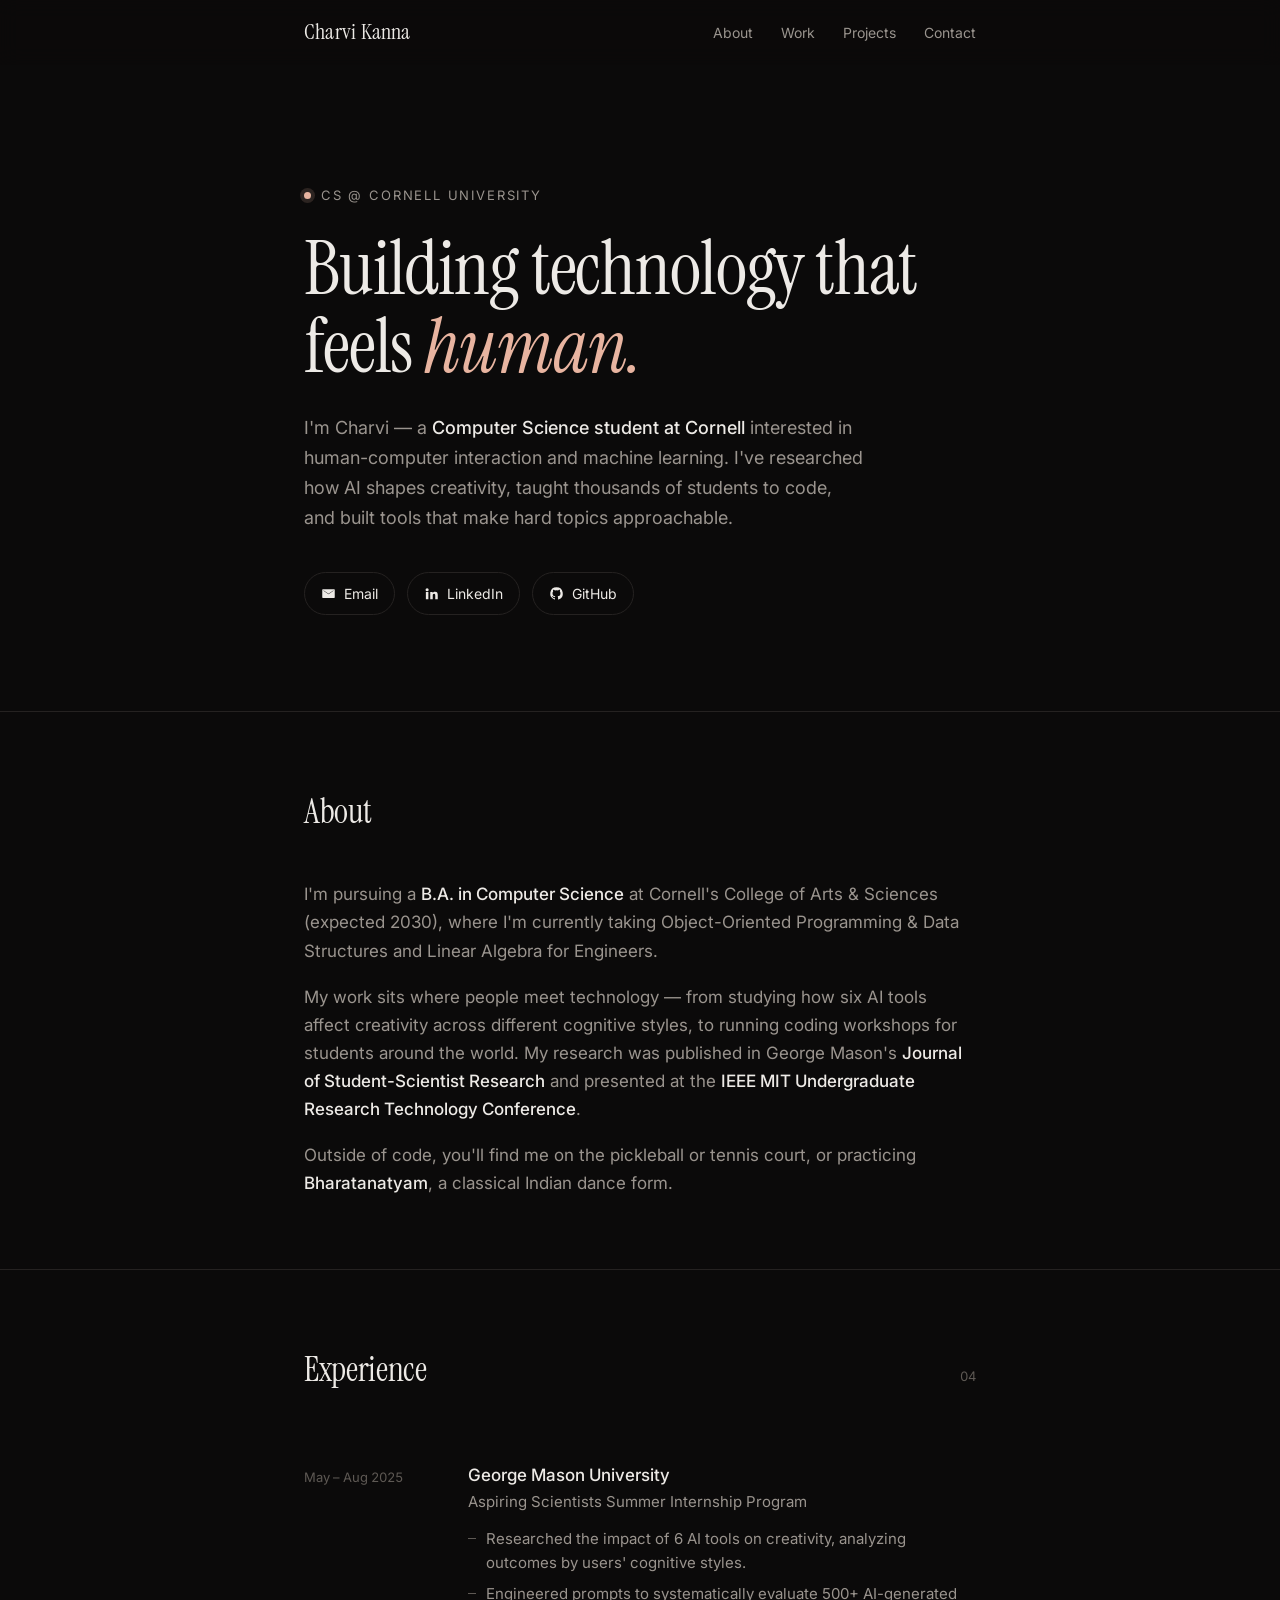
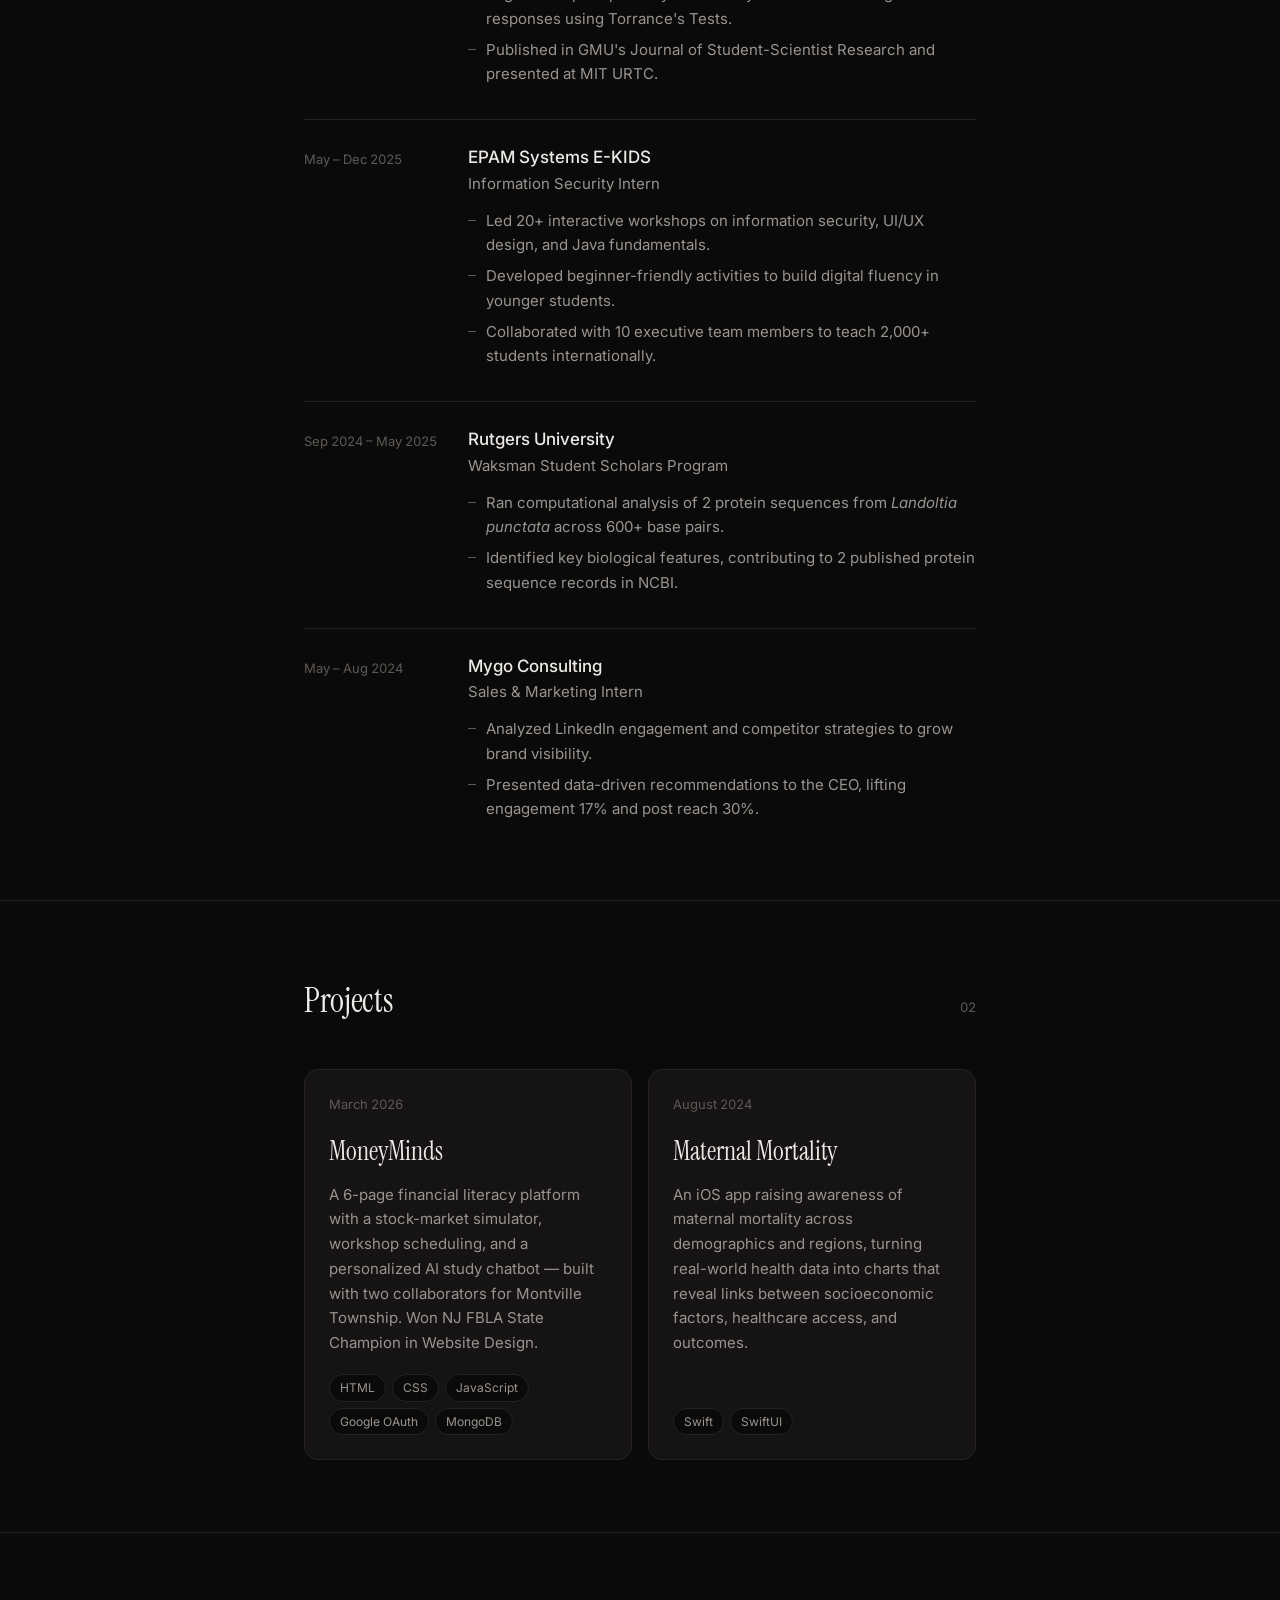
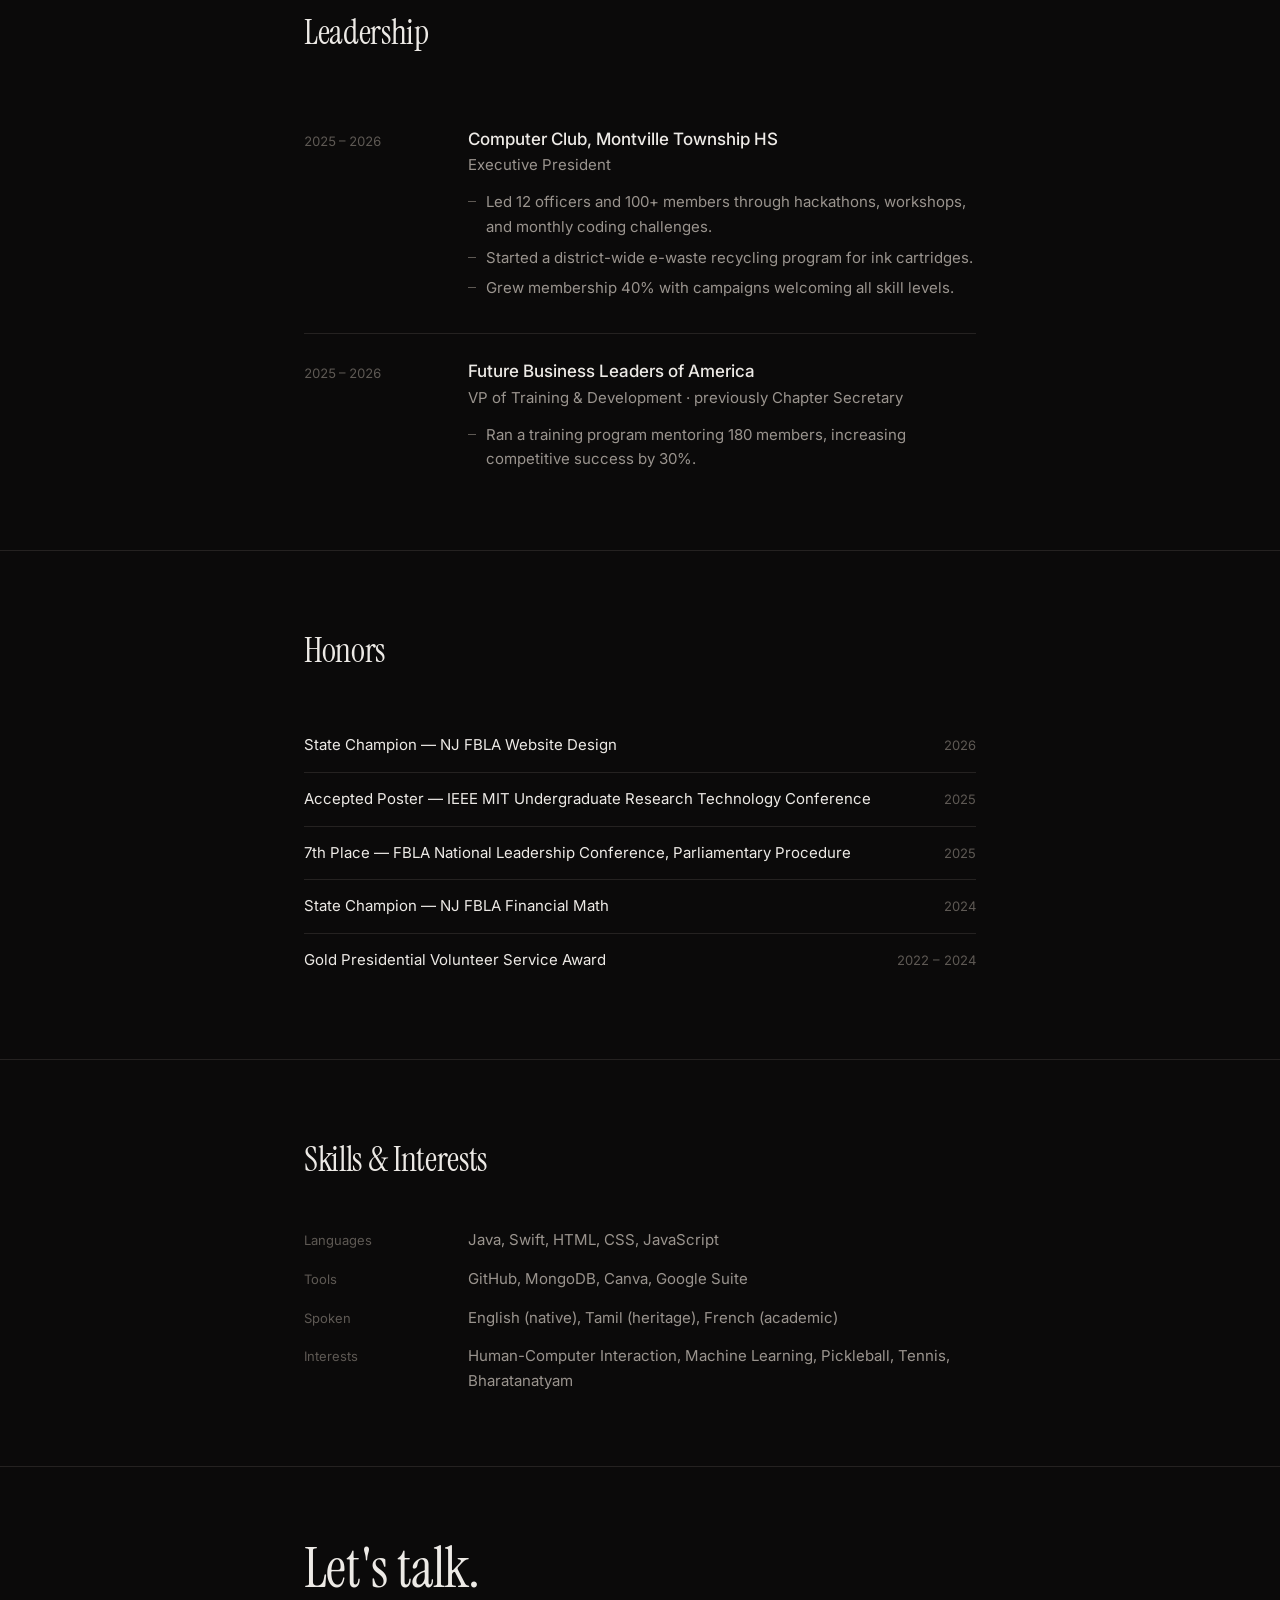
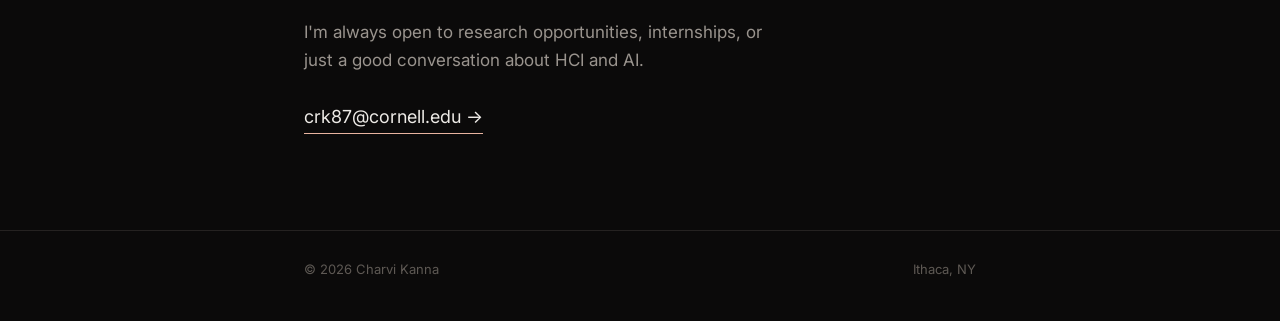
==== index.html @ c9ad584f "basic website" ====
<!DOCTYPE html>
<html lang="en">
<head>
  <meta charset="UTF-8">
  <meta name="viewport" content="width=device-width, initial-scale=1">
  <title>Charvi Kanna</title>
  <meta name="description" content="Charvi Kanna — Computer Science student at Cornell interested in human-computer interaction and machine learning.">
  <meta name="theme-color" content="#0B0A0A">
  <link rel="preconnect" href="https://fonts.googleapis.com">
  <link rel="preconnect" href="https://fonts.gstatic.com" crossorigin>
  <link href="https://fonts.googleapis.com/css2?family=Instrument+Serif:ital@0;1&family=Inter:wght@400;500;600&display=swap" rel="stylesheet">
  <style>
    :root {
      --bg: #0B0A0A;
      --surface: #151313;
      --text: #EDEAE6;
      --muted: #9A948E;
      --faint: #5E5954;
      --line: #252221;
      --accent: #E8B4A0;
      --serif: "Instrument Serif", Georgia, "Times New Roman", serif;
      --sans: "Inter", -apple-system, BlinkMacSystemFont, "Segoe UI", Roboto, sans-serif;
    }

    * { box-sizing: border-box; margin: 0; padding: 0; }

    html { scroll-behavior: smooth; -webkit-text-size-adjust: 100%; }

    body {
      background: var(--bg);
      color: var(--text);
      font-family: var(--sans);
      font-size: 16px;
      line-height: 1.65;
      -webkit-font-smoothing: antialiased;
    }

    a { color: inherit; text-decoration: none; }

    ::selection { background: var(--accent); color: var(--bg); }

    .wrap {
      max-width: 720px;
      margin: 0 auto;
      padding: 0 24px;
    }

    /* Nav */
    nav {
      position: sticky;
      top: 0;
      z-index: 10;
      background: rgba(11, 10, 10, 0.82);
      backdrop-filter: blur(10px);
      -webkit-backdrop-filter: blur(10px);
      border-bottom: 1px solid transparent;
    }
    nav .wrap {
      display: flex;
      justify-content: space-between;
      align-items: center;
      height: 64px;
    }
    .logo {
      font-family: var(--serif);
      font-size: 22px;
      letter-spacing: 0.01em;
    }
    .nav-links { display: flex; gap: 28px; list-style: none; }
    .nav-links a {
      font-size: 14px;
      color: var(--muted);
      transition: color .2s;
    }
    .nav-links a:hover { color: var(--text); }

    /* Hero */
    .hero { padding: 120px 0 96px; }
    .eyebrow {
      font-size: 13px;
      text-transform: uppercase;
      letter-spacing: 0.14em;
      color: var(--muted);
      margin-bottom: 24px;
      display: flex;
      align-items: center;
      gap: 10px;
    }
    .dot {
      width: 7px; height: 7px; border-radius: 50%;
      background: var(--accent);
      box-shadow: 0 0 0 4px rgba(232, 180, 160, 0.15);
    }
    h1 {
      font-family: var(--serif);
      font-weight: 400;
      font-size: clamp(44px, 9vw, 76px);
      line-height: 1.02;
      letter-spacing: -0.015em;
      margin-bottom: 28px;
    }
    h1 em { color: var(--accent); }
    .lede {
      font-size: 18px;
      color: var(--muted);
      max-width: 560px;
    }
    .lede strong { color: var(--text); font-weight: 500; }

    .socials {
      display: flex;
      flex-wrap: wrap;
      gap: 12px;
      margin-top: 40px;
    }
    .pill {
      display: inline-flex;
      align-items: center;
      gap: 8px;
      font-size: 14px;
      padding: 9px 16px;
      border: 1px solid var(--line);
      border-radius: 999px;
      color: var(--text);
      transition: border-color .2s, background .2s;
    }
    .pill:hover { border-color: var(--faint); background: var(--surface); }
    .pill svg { width: 15px; height: 15px; fill: currentColor; }

    /* Sections */
    section { padding: 72px 0; border-top: 1px solid var(--line); }
    .section-head {
      display: flex;
      align-items: baseline;
      justify-content: space-between;
      margin-bottom: 40px;
    }
    h2 {
      font-family: var(--serif);
      font-weight: 400;
      font-size: 34px;
      letter-spacing: -0.01em;
    }
    .count { font-size: 13px; color: var(--faint); font-variant-numeric: tabular-nums; }

    .about p { color: var(--muted); font-size: 17px; margin-bottom: 18px; }
    .about p:last-child { margin-bottom: 0; }
    .about p strong { color: var(--text); font-weight: 500; }

    /* Entries (experience / projects / leadership) */
    .entry {
      display: grid;
      grid-template-columns: 140px 1fr;
      gap: 24px;
      padding: 26px 0;
      border-bottom: 1px solid var(--line);
    }
    .entry:first-of-type { padding-top: 0; }
    .entry:last-child { border-bottom: none; padding-bottom: 0; }
    .date {
      font-size: 13px;
      color: var(--faint);
      padding-top: 3px;
      font-variant-numeric: tabular-nums;
    }
    .entry h3 { font-size: 17px; font-weight: 500; line-height: 1.4; }
    .role { color: var(--muted); font-size: 15px; margin-top: 2px; }
    .entry ul {
      list-style: none;
      margin-top: 12px;
    }
    .entry li {
      position: relative;
      padding-left: 18px;
      color: var(--muted);
      font-size: 15px;
      margin-bottom: 6px;
    }
    .entry li::before {
      content: "";
      position: absolute;
      left: 0; top: 11px;
      width: 8px; height: 1px;
      background: var(--faint);
    }
    .tags { display: flex; flex-wrap: wrap; gap: 6px; margin-top: 12px; }
    .tag {
      font-size: 12px;
      color: var(--muted);
      background: var(--surface);
      border: 1px solid var(--line);
      padding: 3px 10px;
      border-radius: 999px;
    }

    /* Project cards */
    .projects { display: grid; grid-template-columns: 1fr 1fr; gap: 16px; }
    .card {
      background: var(--surface);
      border: 1px solid var(--line);
      border-radius: 14px;
      padding: 24px;
      display: flex;
      flex-direction: column;
      transition: border-color .2s, transform .2s;
    }
    .card:hover { border-color: var(--faint); transform: translateY(-2px); }
    .card .date { padding: 0; margin-bottom: 14px; }
    .card h3 { font-family: var(--serif); font-weight: 400; font-size: 26px; margin-bottom: 10px; }
    .card p { color: var(--muted); font-size: 15px; flex: 1; }
    .card .tags { margin-top: 18px; }
    .card .tag { background: var(--bg); }

    /* Awards */
    .awards { list-style: none; }
    .awards li {
      display: flex;
      justify-content: space-between;
      gap: 20px;
      padding: 14px 0;
      border-bottom: 1px solid var(--line);
      font-size: 15px;
    }
    .awards li:last-child { border-bottom: none; }
    .awards span:last-child { color: var(--faint); font-size: 13px; white-space: nowrap; padding-top: 2px; }

    /* Skills */
    .kv { display: grid; grid-template-columns: 140px 1fr; gap: 14px 24px; font-size: 15px; }
    .kv dt { color: var(--faint); font-size: 13px; padding-top: 2px; }
    .kv dd { color: var(--muted); }

    /* Contact */
    .contact { text-align: left; padding-bottom: 96px; }
    .contact h2 { font-size: clamp(38px, 7vw, 56px); line-height: 1.05; margin-bottom: 20px; }
    .contact p { color: var(--muted); font-size: 17px; max-width: 480px; }
    .mail {
      display: inline-block;
      margin-top: 28px;
      font-size: 18px;
      border-bottom: 1px solid var(--accent);
      padding-bottom: 2px;
      transition: color .2s;
    }
    .mail:hover { color: var(--accent); }

    footer {
      border-top: 1px solid var(--line);
      padding: 28px 0 40px;
      font-size: 13px;
      color: var(--faint);
    }
    footer .wrap { display: flex; justify-content: space-between; gap: 16px; flex-wrap: wrap; }

    /* Fade in */
    .reveal { opacity: 0; transform: translateY(12px); transition: opacity .7s ease, transform .7s ease; }
    .reveal.in { opacity: 1; transform: none; }
    @media (prefers-reduced-motion: reduce) {
      .reveal { opacity: 1; transform: none; transition: none; }
      html { scroll-behavior: auto; }
    }

    /* Mobile */
    @media (max-width: 640px) {
      .wrap { padding: 0 20px; }
      nav .wrap { height: 56px; }
      .nav-links { gap: 18px; }
      .nav-links li.hide-sm { display: none; }
      .hero { padding: 72px 0 64px; }
      .lede { font-size: 17px; }
      section { padding: 56px 0; }
      h2 { font-size: 30px; }
      .section-head { margin-bottom: 28px; }
      .entry { grid-template-columns: 1fr; gap: 6px; padding: 22px 0; }
      .entry .date { padding-top: 0; }
      .projects { grid-template-columns: 1fr; }
      .awards li { flex-direction: column; gap: 2px; }
      .kv { grid-template-columns: 1fr; gap: 4px; }
      .kv dd { margin-bottom: 12px; }
    }
  </style>
</head>
<body>

  <nav>
    <div class="wrap">
      <a href="#top" class="logo">Charvi Kanna</a>
      <ul class="nav-links">
        <li class="hide-sm"><a href="#about">About</a></li>
        <li><a href="#work">Work</a></li>
        <li><a href="#projects">Projects</a></li>
        <li><a href="#contact">Contact</a></li>
      </ul>
    </div>
  </nav>

  <main id="top">
    <header class="hero">
      <div class="wrap">
        <p class="eyebrow reveal"><span class="dot"></span>CS @ Cornell University</p>
        <h1 class="reveal">Building technology that feels <em>human.</em></h1>
        <p class="lede reveal">
          I'm Charvi — a <strong>Computer Science student at Cornell</strong> interested in
          human-computer interaction and machine learning. I've researched how AI shapes creativity,
          taught thousands of students to code, and built tools that make hard topics approachable.
        </p>
        <div class="socials reveal">
          <a class="pill" href="mailto:crk87@cornell.edu">
            <svg viewBox="0 0 24 24" aria-hidden="true"><path d="M3 5h18a1 1 0 0 1 1 1v12a1 1 0 0 1-1 1H3a1 1 0 0 1-1-1V6a1 1 0 0 1 1-1zm9 7.2L4.4 7H4v.6l8 5.5 8-5.5V7h-.4L12 12.2z"/></svg>
            Email
          </a>
          <a class="pill" href="https://www.linkedin.com/in/charvi-kanna/" target="_blank" rel="noopener">
            <svg viewBox="0 0 24 24" aria-hidden="true"><path d="M4.98 3.5a2.5 2.5 0 1 1 0 5 2.5 2.5 0 0 1 0-5zM3 9.5h4V21H3V9.5zm7 0h3.8v1.6h.06c.53-1 1.83-2.06 3.77-2.06C21.6 9.04 22 11.5 22 14.7V21h-4v-5.6c0-1.34-.03-3.06-1.86-3.06-1.87 0-2.15 1.46-2.15 2.96V21h-4V9.5z"/></svg>
            LinkedIn
          </a>
          <a class="pill" href="https://github.com/charvikanna" target="_blank" rel="noopener">
            <svg viewBox="0 0 24 24" aria-hidden="true"><path d="M12 2a10 10 0 0 0-3.16 19.49c.5.09.68-.22.68-.48v-1.7c-2.78.6-3.37-1.34-3.37-1.34-.45-1.16-1.11-1.47-1.11-1.47-.9-.62.07-.6.07-.6 1 .07 1.53 1.03 1.53 1.03.9 1.52 2.34 1.08 2.91.83.09-.65.35-1.08.63-1.33-2.22-.25-4.55-1.11-4.55-4.94 0-1.09.39-1.98 1.03-2.68-.1-.25-.45-1.27.1-2.64 0 0 .84-.27 2.75 1.02a9.56 9.56 0 0 1 5 0c1.91-1.3 2.75-1.02 2.75-1.02.55 1.37.2 2.39.1 2.64.64.7 1.03 1.59 1.03 2.68 0 3.84-2.34 4.68-4.57 4.93.36.31.68.92.68 1.85v2.75c0 .27.18.58.69.48A10 10 0 0 0 12 2z"/></svg>
            GitHub
          </a>
        </div>
      </div>
    </header>

    <section id="about">
      <div class="wrap">
        <div class="section-head reveal"><h2>About</h2></div>
        <div class="about reveal">
          <p>
            I'm pursuing a <strong>B.A. in Computer Science</strong> at Cornell's College of Arts &amp; Sciences
            (expected 2030), where I'm currently taking Object-Oriented Programming &amp; Data Structures and
            Linear Algebra for Engineers.
          </p>
          <p>
            My work sits where people meet technology — from studying how six AI tools affect creativity
            across different cognitive styles, to running coding workshops for students around the world.
            My research was published in George Mason's <strong>Journal of Student-Scientist Research</strong>
            and presented at the <strong>IEEE MIT Undergraduate Research Technology Conference</strong>.
          </p>
          <p>
            Outside of code, you'll find me on the pickleball or tennis court, or practicing
            <strong>Bharatanatyam</strong>, a classical Indian dance form.
          </p>
        </div>
      </div>
    </section>

    <section id="work">
      <div class="wrap">
        <div class="section-head reveal"><h2>Experience</h2><span class="count">04</span></div>

        <div class="entry reveal">
          <div class="date">May – Aug 2025</div>
          <div>
            <h3>George Mason University</h3>
            <p class="role">Aspiring Scientists Summer Internship Program</p>
            <ul>
              <li>Researched the impact of 6 AI tools on creativity, analyzing outcomes by users' cognitive styles.</li>
              <li>Engineered prompts to systematically evaluate 500+ AI-generated responses using Torrance's Tests.</li>
              <li>Published in GMU's Journal of Student-Scientist Research and presented at MIT URTC.</li>
            </ul>
          </div>
        </div>

        <div class="entry reveal">
          <div class="date">May – Dec 2025</div>
          <div>
            <h3>EPAM Systems E-KIDS</h3>
            <p class="role">Information Security Intern</p>
            <ul>
              <li>Led 20+ interactive workshops on information security, UI/UX design, and Java fundamentals.</li>
              <li>Developed beginner-friendly activities to build digital fluency in younger students.</li>
              <li>Collaborated with 10 executive team members to teach 2,000+ students internationally.</li>
            </ul>
          </div>
        </div>

        <div class="entry reveal">
          <div class="date">Sep 2024 – May 2025</div>
          <div>
            <h3>Rutgers University</h3>
            <p class="role">Waksman Student Scholars Program</p>
            <ul>
              <li>Ran computational analysis of 2 protein sequences from <em>Landoltia punctata</em> across 600+ base pairs.</li>
              <li>Identified key biological features, contributing to 2 published protein sequence records in NCBI.</li>
            </ul>
          </div>
        </div>

        <div class="entry reveal">
          <div class="date">May – Aug 2024</div>
          <div>
            <h3>Mygo Consulting</h3>
            <p class="role">Sales &amp; Marketing Intern</p>
            <ul>
              <li>Analyzed LinkedIn engagement and competitor strategies to grow brand visibility.</li>
              <li>Presented data-driven recommendations to the CEO, lifting engagement 17% and post reach 30%.</li>
            </ul>
          </div>
        </div>
      </div>
    </section>

    <section id="projects">
      <div class="wrap">
        <div class="section-head reveal"><h2>Projects</h2><span class="count">02</span></div>
        <div class="projects">
          <article class="card reveal">
            <div class="date">March 2026</div>
            <h3>MoneyMinds</h3>
            <p>
              A 6-page financial literacy platform with a stock-market simulator, workshop scheduling,
              and a personalized AI study chatbot — built with two collaborators for Montville Township.
              Won NJ FBLA State Champion in Website Design.
            </p>
            <div class="tags">
              <span class="tag">HTML</span><span class="tag">CSS</span><span class="tag">JavaScript</span>
              <span class="tag">Google OAuth</span><span class="tag">MongoDB</span>
            </div>
          </article>
          <article class="card reveal">
            <div class="date">August 2024</div>
            <h3>Maternal Mortality</h3>
            <p>
              An iOS app raising awareness of maternal mortality across demographics and regions,
              turning real-world health data into charts that reveal links between socioeconomic factors,
              healthcare access, and outcomes.
            </p>
            <div class="tags">
              <span class="tag">Swift</span><span class="tag">SwiftUI</span>
            </div>
          </article>
        </div>
      </div>
    </section>

    <section id="leadership">
      <div class="wrap">
        <div class="section-head reveal"><h2>Leadership</h2></div>

        <div class="entry reveal">
          <div class="date">2025 – 2026</div>
          <div>
            <h3>Computer Club, Montville Township HS</h3>
            <p class="role">Executive President</p>
            <ul>
              <li>Led 12 officers and 100+ members through hackathons, workshops, and monthly coding challenges.</li>
              <li>Started a district-wide e-waste recycling program for ink cartridges.</li>
              <li>Grew membership 40% with campaigns welcoming all skill levels.</li>
            </ul>
          </div>
        </div>

        <div class="entry reveal">
          <div class="date">2025 – 2026</div>
          <div>
            <h3>Future Business Leaders of America</h3>
            <p class="role">VP of Training &amp; Development · previously Chapter Secretary</p>
            <ul>
              <li>Ran a training program mentoring 180 members, increasing competitive success by 30%.</li>
            </ul>
          </div>
        </div>
      </div>
    </section>

    <section id="honors">
      <div class="wrap">
        <div class="section-head reveal"><h2>Honors</h2></div>
        <ul class="awards reveal">
          <li><span>State Champion — NJ FBLA Website Design</span><span>2026</span></li>
          <li><span>Accepted Poster — IEEE MIT Undergraduate Research Technology Conference</span><span>2025</span></li>
          <li><span>7th Place — FBLA National Leadership Conference, Parliamentary Procedure</span><span>2025</span></li>
          <li><span>State Champion — NJ FBLA Financial Math</span><span>2024</span></li>
          <li><span>Gold Presidential Volunteer Service Award</span><span>2022 – 2024</span></li>
        </ul>
      </div>
    </section>

    <section id="skills">
      <div class="wrap">
        <div class="section-head reveal"><h2>Skills &amp; Interests</h2></div>
        <dl class="kv reveal">
          <dt>Languages</dt><dd>Java, Swift, HTML, CSS, JavaScript</dd>
          <dt>Tools</dt><dd>GitHub, MongoDB, Canva, Google Suite</dd>
          <dt>Spoken</dt><dd>English (native), Tamil (heritage), French (academic)</dd>
          <dt>Interests</dt><dd>Human-Computer Interaction, Machine Learning, Pickleball, Tennis, Bharatanatyam</dd>
        </dl>
      </div>
    </section>

    <section id="contact" class="contact">
      <div class="wrap reveal">
        <h2>Let's talk.</h2>
        <p>I'm always open to research opportunities, internships, or just a good conversation about HCI and AI.</p>
        <a class="mail" href="mailto:crk87@cornell.edu">crk87@cornell.edu &rarr;</a>
      </div>
    </section>
  </main>

  <footer>
    <div class="wrap">
      <span>&copy; 2026 Charvi Kanna</span>
      <span>Ithaca, NY</span>
    </div>
  </footer>

  <script>
    // Gentle fade-in on scroll
    (function () {
      var els = document.querySelectorAll('.reveal');
      if (!('IntersectionObserver' in window)) {
        els.forEach(function (el) { el.classList.add('in'); });
        return;
      }
      var io = new IntersectionObserver(function (entries) {
        entries.forEach(function (e) {
          if (e.isIntersecting) { e.target.classList.add('in'); io.unobserve(e.target); }
        });
      }, { threshold: 0.12 });
      els.forEach(function (el) { io.observe(el); });

      // Nav border on scroll
      var nav = document.querySelector('nav');
      window.addEventListener('scroll', function () {
        nav.style.borderBottomColor = window.scrollY > 10 ? 'var(--line)' : 'transparent';
      }, { passive: true });
    })();
  </script>
</body>
</html>
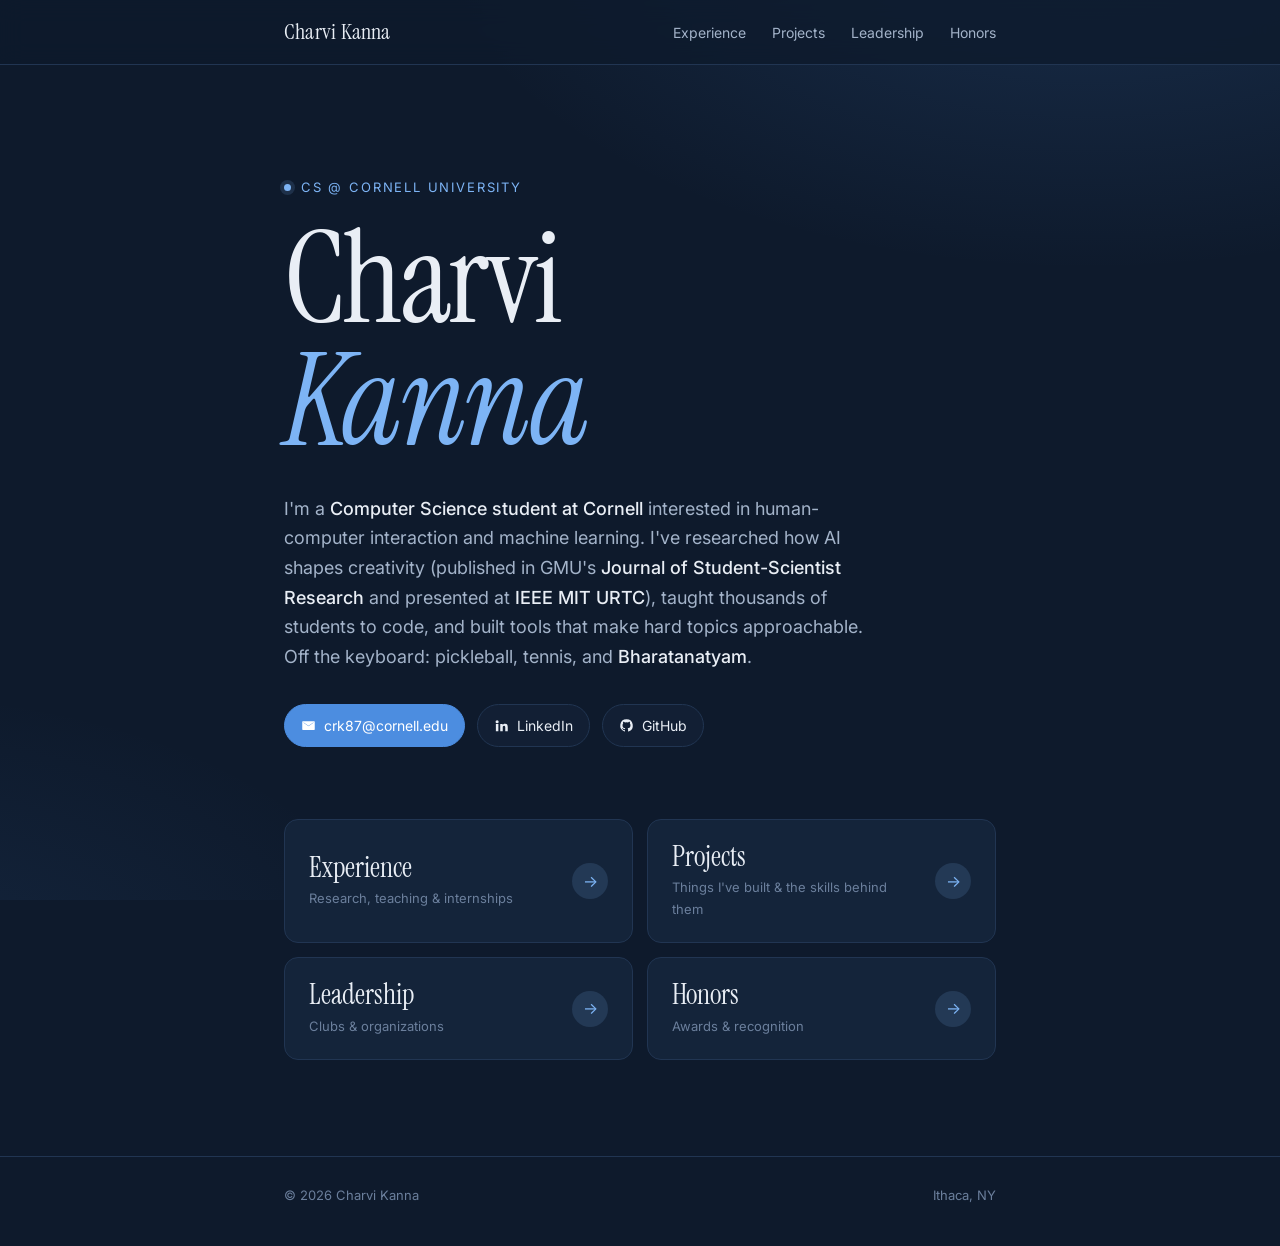
==== commit 467bf01b: "Split site into multi-page layout with navy/blue theme Home page features name, short about, and con" ====
--- a/index.html
+++ b/index.html
@@ -5,308 +5,43 @@
   <meta name="viewport" content="width=device-width, initial-scale=1">
   <title>Charvi Kanna</title>
   <meta name="description" content="Charvi Kanna — Computer Science student at Cornell interested in human-computer interaction and machine learning.">
-  <meta name="theme-color" content="#0B0A0A">
+  <meta name="theme-color" content="#0E1A2C">
+  <link rel="icon" href="data:image/svg+xml,%3Csvg xmlns='http://www.w3.org/2000/svg' viewBox='0 0 64 64'%3E%3Crect width='64' height='64' rx='14' fill='%230E1A2C'/%3E%3Ctext x='32' y='43' font-family='Georgia,serif' font-size='30' text-anchor='middle' fill='%237DB4F5'%3ECK%3C/text%3E%3C/svg%3E">
   <link rel="preconnect" href="https://fonts.googleapis.com">
   <link rel="preconnect" href="https://fonts.gstatic.com" crossorigin>
   <link href="https://fonts.googleapis.com/css2?family=Instrument+Serif:ital@0;1&family=Inter:wght@400;500;600&display=swap" rel="stylesheet">
-  <style>
-    :root {
-      --bg: #0B0A0A;
-      --surface: #151313;
-      --text: #EDEAE6;
-      --muted: #9A948E;
-      --faint: #5E5954;
-      --line: #252221;
-      --accent: #E8B4A0;
-      --serif: "Instrument Serif", Georgia, "Times New Roman", serif;
-      --sans: "Inter", -apple-system, BlinkMacSystemFont, "Segoe UI", Roboto, sans-serif;
-    }
-
-    * { box-sizing: border-box; margin: 0; padding: 0; }
-
-    html { scroll-behavior: smooth; -webkit-text-size-adjust: 100%; }
-
-    body {
-      background: var(--bg);
-      color: var(--text);
-      font-family: var(--sans);
-      font-size: 16px;
-      line-height: 1.65;
-      -webkit-font-smoothing: antialiased;
-    }
-
-    a { color: inherit; text-decoration: none; }
-
-    ::selection { background: var(--accent); color: var(--bg); }
-
-    .wrap {
-      max-width: 720px;
-      margin: 0 auto;
-      padding: 0 24px;
-    }
-
-    /* Nav */
-    nav {
-      position: sticky;
-      top: 0;
-      z-index: 10;
-      background: rgba(11, 10, 10, 0.82);
-      backdrop-filter: blur(10px);
-      -webkit-backdrop-filter: blur(10px);
-      border-bottom: 1px solid transparent;
-    }
-    nav .wrap {
-      display: flex;
-      justify-content: space-between;
-      align-items: center;
-      height: 64px;
-    }
-    .logo {
-      font-family: var(--serif);
-      font-size: 22px;
-      letter-spacing: 0.01em;
-    }
-    .nav-links { display: flex; gap: 28px; list-style: none; }
-    .nav-links a {
-      font-size: 14px;
-      color: var(--muted);
-      transition: color .2s;
-    }
-    .nav-links a:hover { color: var(--text); }
-
-    /* Hero */
-    .hero { padding: 120px 0 96px; }
-    .eyebrow {
-      font-size: 13px;
-      text-transform: uppercase;
-      letter-spacing: 0.14em;
-      color: var(--muted);
-      margin-bottom: 24px;
-      display: flex;
-      align-items: center;
-      gap: 10px;
-    }
-    .dot {
-      width: 7px; height: 7px; border-radius: 50%;
-      background: var(--accent);
-      box-shadow: 0 0 0 4px rgba(232, 180, 160, 0.15);
-    }
-    h1 {
-      font-family: var(--serif);
-      font-weight: 400;
-      font-size: clamp(44px, 9vw, 76px);
-      line-height: 1.02;
-      letter-spacing: -0.015em;
-      margin-bottom: 28px;
-    }
-    h1 em { color: var(--accent); }
-    .lede {
-      font-size: 18px;
-      color: var(--muted);
-      max-width: 560px;
-    }
-    .lede strong { color: var(--text); font-weight: 500; }
-
-    .socials {
-      display: flex;
-      flex-wrap: wrap;
-      gap: 12px;
-      margin-top: 40px;
-    }
-    .pill {
-      display: inline-flex;
-      align-items: center;
-      gap: 8px;
-      font-size: 14px;
-      padding: 9px 16px;
-      border: 1px solid var(--line);
-      border-radius: 999px;
-      color: var(--text);
-      transition: border-color .2s, background .2s;
-    }
-    .pill:hover { border-color: var(--faint); background: var(--surface); }
-    .pill svg { width: 15px; height: 15px; fill: currentColor; }
-
-    /* Sections */
-    section { padding: 72px 0; border-top: 1px solid var(--line); }
-    .section-head {
-      display: flex;
-      align-items: baseline;
-      justify-content: space-between;
-      margin-bottom: 40px;
-    }
-    h2 {
-      font-family: var(--serif);
-      font-weight: 400;
-      font-size: 34px;
-      letter-spacing: -0.01em;
-    }
-    .count { font-size: 13px; color: var(--faint); font-variant-numeric: tabular-nums; }
-
-    .about p { color: var(--muted); font-size: 17px; margin-bottom: 18px; }
-    .about p:last-child { margin-bottom: 0; }
-    .about p strong { color: var(--text); font-weight: 500; }
-
-    /* Entries (experience / projects / leadership) */
-    .entry {
-      display: grid;
-      grid-template-columns: 140px 1fr;
-      gap: 24px;
-      padding: 26px 0;
-      border-bottom: 1px solid var(--line);
-    }
-    .entry:first-of-type { padding-top: 0; }
-    .entry:last-child { border-bottom: none; padding-bottom: 0; }
-    .date {
-      font-size: 13px;
-      color: var(--faint);
-      padding-top: 3px;
-      font-variant-numeric: tabular-nums;
-    }
-    .entry h3 { font-size: 17px; font-weight: 500; line-height: 1.4; }
-    .role { color: var(--muted); font-size: 15px; margin-top: 2px; }
-    .entry ul {
-      list-style: none;
-      margin-top: 12px;
-    }
-    .entry li {
-      position: relative;
-      padding-left: 18px;
-      color: var(--muted);
-      font-size: 15px;
-      margin-bottom: 6px;
-    }
-    .entry li::before {
-      content: "";
-      position: absolute;
-      left: 0; top: 11px;
-      width: 8px; height: 1px;
-      background: var(--faint);
-    }
-    .tags { display: flex; flex-wrap: wrap; gap: 6px; margin-top: 12px; }
-    .tag {
-      font-size: 12px;
-      color: var(--muted);
-      background: var(--surface);
-      border: 1px solid var(--line);
-      padding: 3px 10px;
-      border-radius: 999px;
-    }
-
-    /* Project cards */
-    .projects { display: grid; grid-template-columns: 1fr 1fr; gap: 16px; }
-    .card {
-      background: var(--surface);
-      border: 1px solid var(--line);
-      border-radius: 14px;
-      padding: 24px;
-      display: flex;
-      flex-direction: column;
-      transition: border-color .2s, transform .2s;
-    }
-    .card:hover { border-color: var(--faint); transform: translateY(-2px); }
-    .card .date { padding: 0; margin-bottom: 14px; }
-    .card h3 { font-family: var(--serif); font-weight: 400; font-size: 26px; margin-bottom: 10px; }
-    .card p { color: var(--muted); font-size: 15px; flex: 1; }
-    .card .tags { margin-top: 18px; }
-    .card .tag { background: var(--bg); }
-
-    /* Awards */
-    .awards { list-style: none; }
-    .awards li {
-      display: flex;
-      justify-content: space-between;
-      gap: 20px;
-      padding: 14px 0;
-      border-bottom: 1px solid var(--line);
-      font-size: 15px;
-    }
-    .awards li:last-child { border-bottom: none; }
-    .awards span:last-child { color: var(--faint); font-size: 13px; white-space: nowrap; padding-top: 2px; }
-
-    /* Skills */
-    .kv { display: grid; grid-template-columns: 140px 1fr; gap: 14px 24px; font-size: 15px; }
-    .kv dt { color: var(--faint); font-size: 13px; padding-top: 2px; }
-    .kv dd { color: var(--muted); }
-
-    /* Contact */
-    .contact { text-align: left; padding-bottom: 96px; }
-    .contact h2 { font-size: clamp(38px, 7vw, 56px); line-height: 1.05; margin-bottom: 20px; }
-    .contact p { color: var(--muted); font-size: 17px; max-width: 480px; }
-    .mail {
-      display: inline-block;
-      margin-top: 28px;
-      font-size: 18px;
-      border-bottom: 1px solid var(--accent);
-      padding-bottom: 2px;
-      transition: color .2s;
-    }
-    .mail:hover { color: var(--accent); }
-
-    footer {
-      border-top: 1px solid var(--line);
-      padding: 28px 0 40px;
-      font-size: 13px;
-      color: var(--faint);
-    }
-    footer .wrap { display: flex; justify-content: space-between; gap: 16px; flex-wrap: wrap; }
-
-    /* Fade in */
-    .reveal { opacity: 0; transform: translateY(12px); transition: opacity .7s ease, transform .7s ease; }
-    .reveal.in { opacity: 1; transform: none; }
-    @media (prefers-reduced-motion: reduce) {
-      .reveal { opacity: 1; transform: none; transition: none; }
-      html { scroll-behavior: auto; }
-    }
-
-    /* Mobile */
-    @media (max-width: 640px) {
-      .wrap { padding: 0 20px; }
-      nav .wrap { height: 56px; }
-      .nav-links { gap: 18px; }
-      .nav-links li.hide-sm { display: none; }
-      .hero { padding: 72px 0 64px; }
-      .lede { font-size: 17px; }
-      section { padding: 56px 0; }
-      h2 { font-size: 30px; }
-      .section-head { margin-bottom: 28px; }
-      .entry { grid-template-columns: 1fr; gap: 6px; padding: 22px 0; }
-      .entry .date { padding-top: 0; }
-      .projects { grid-template-columns: 1fr; }
-      .awards li { flex-direction: column; gap: 2px; }
-      .kv { grid-template-columns: 1fr; gap: 4px; }
-      .kv dd { margin-bottom: 12px; }
-    }
-  </style>
+  <link rel="stylesheet" href="styles.css">
 </head>
 <body>
 
   <nav>
     <div class="wrap">
-      <a href="#top" class="logo">Charvi Kanna</a>
+      <a href="./" class="logo"><span class="full">Charvi Kanna</span><span class="short">CK</span></a>
       <ul class="nav-links">
-        <li class="hide-sm"><a href="#about">About</a></li>
-        <li><a href="#work">Work</a></li>
-        <li><a href="#projects">Projects</a></li>
-        <li><a href="#contact">Contact</a></li>
+        <li><a href="experience.html">Experience</a></li>
+        <li><a href="projects.html">Projects</a></li>
+        <li><a href="leadership.html">Leadership</a></li>
+        <li><a href="honors.html">Honors</a></li>
       </ul>
     </div>
   </nav>
 
-  <main id="top">
-    <header class="hero">
+  <main>
+    <header class="home">
       <div class="wrap">
         <p class="eyebrow reveal"><span class="dot"></span>CS @ Cornell University</p>
-        <h1 class="reveal">Building technology that feels <em>human.</em></h1>
+        <h1 class="name reveal">Charvi<br><em>Kanna</em></h1>
         <p class="lede reveal">
-          I'm Charvi — a <strong>Computer Science student at Cornell</strong> interested in
-          human-computer interaction and machine learning. I've researched how AI shapes creativity,
-          taught thousands of students to code, and built tools that make hard topics approachable.
+          I'm a <strong>Computer Science student at Cornell</strong> interested in
+          human-computer interaction and machine learning. I've researched how AI shapes creativity
+          (published in GMU's <strong>Journal of Student-Scientist Research</strong> and presented at
+          <strong>IEEE MIT URTC</strong>), taught thousands of students to code, and built tools that make
+          hard topics approachable. Off the keyboard: pickleball, tennis, and <strong>Bharatanatyam</strong>.
         </p>
         <div class="socials reveal">
-          <a class="pill" href="mailto:crk87@cornell.edu">
+          <a class="pill primary" href="mailto:crk87@cornell.edu">
             <svg viewBox="0 0 24 24" aria-hidden="true"><path d="M3 5h18a1 1 0 0 1 1 1v12a1 1 0 0 1-1 1H3a1 1 0 0 1-1-1V6a1 1 0 0 1 1-1zm9 7.2L4.4 7H4v.6l8 5.5 8-5.5V7h-.4L12 12.2z"/></svg>
-            Email
+            crk87@cornell.edu
           </a>
           <a class="pill" href="https://www.linkedin.com/in/charvi-kanna/" target="_blank" rel="noopener">
             <svg viewBox="0 0 24 24" aria-hidden="true"><path d="M4.98 3.5a2.5 2.5 0 1 1 0 5 2.5 2.5 0 0 1 0-5zM3 9.5h4V21H3V9.5zm7 0h3.8v1.6h.06c.53-1 1.83-2.06 3.77-2.06C21.6 9.04 22 11.5 22 14.7V21h-4v-5.6c0-1.34-.03-3.06-1.86-3.06-1.87 0-2.15 1.46-2.15 2.96V21h-4V9.5z"/></svg>
@@ -317,183 +52,27 @@
             GitHub
           </a>
         </div>
+
+        <div class="page-links">
+          <a class="page-link reveal" href="experience.html">
+            <span><span class="label">Experience</span><span class="sub">Research, teaching &amp; internships</span></span>
+            <span class="arrow" aria-hidden="true">&rarr;</span>
+          </a>
+          <a class="page-link reveal" href="projects.html">
+            <span><span class="label">Projects</span><span class="sub">Things I've built &amp; the skills behind them</span></span>
+            <span class="arrow" aria-hidden="true">&rarr;</span>
+          </a>
+          <a class="page-link reveal" href="leadership.html">
+            <span><span class="label">Leadership</span><span class="sub">Clubs &amp; organizations</span></span>
+            <span class="arrow" aria-hidden="true">&rarr;</span>
+          </a>
+          <a class="page-link reveal" href="honors.html">
+            <span><span class="label">Honors</span><span class="sub">Awards &amp; recognition</span></span>
+            <span class="arrow" aria-hidden="true">&rarr;</span>
+          </a>
+        </div>
       </div>
     </header>
-
-    <section id="about">
-      <div class="wrap">
-        <div class="section-head reveal"><h2>About</h2></div>
-        <div class="about reveal">
-          <p>
-            I'm pursuing a <strong>B.A. in Computer Science</strong> at Cornell's College of Arts &amp; Sciences
-            (expected 2030), where I'm currently taking Object-Oriented Programming &amp; Data Structures and
-            Linear Algebra for Engineers.
-          </p>
-          <p>
-            My work sits where people meet technology — from studying how six AI tools affect creativity
-            across different cognitive styles, to running coding workshops for students around the world.
-            My research was published in George Mason's <strong>Journal of Student-Scientist Research</strong>
-            and presented at the <strong>IEEE MIT Undergraduate Research Technology Conference</strong>.
-          </p>
-          <p>
-            Outside of code, you'll find me on the pickleball or tennis court, or practicing
-            <strong>Bharatanatyam</strong>, a classical Indian dance form.
-          </p>
-        </div>
-      </div>
-    </section>
-
-    <section id="work">
-      <div class="wrap">
-        <div class="section-head reveal"><h2>Experience</h2><span class="count">04</span></div>
-
-        <div class="entry reveal">
-          <div class="date">May – Aug 2025</div>
-          <div>
-            <h3>George Mason University</h3>
-            <p class="role">Aspiring Scientists Summer Internship Program</p>
-            <ul>
-              <li>Researched the impact of 6 AI tools on creativity, analyzing outcomes by users' cognitive styles.</li>
-              <li>Engineered prompts to systematically evaluate 500+ AI-generated responses using Torrance's Tests.</li>
-              <li>Published in GMU's Journal of Student-Scientist Research and presented at MIT URTC.</li>
-            </ul>
-          </div>
-        </div>
-
-        <div class="entry reveal">
-          <div class="date">May – Dec 2025</div>
-          <div>
-            <h3>EPAM Systems E-KIDS</h3>
-            <p class="role">Information Security Intern</p>
-            <ul>
-              <li>Led 20+ interactive workshops on information security, UI/UX design, and Java fundamentals.</li>
-              <li>Developed beginner-friendly activities to build digital fluency in younger students.</li>
-              <li>Collaborated with 10 executive team members to teach 2,000+ students internationally.</li>
-            </ul>
-          </div>
-        </div>
-
-        <div class="entry reveal">
-          <div class="date">Sep 2024 – May 2025</div>
-          <div>
-            <h3>Rutgers University</h3>
-            <p class="role">Waksman Student Scholars Program</p>
-            <ul>
-              <li>Ran computational analysis of 2 protein sequences from <em>Landoltia punctata</em> across 600+ base pairs.</li>
-              <li>Identified key biological features, contributing to 2 published protein sequence records in NCBI.</li>
-            </ul>
-          </div>
-        </div>
-
-        <div class="entry reveal">
-          <div class="date">May – Aug 2024</div>
-          <div>
-            <h3>Mygo Consulting</h3>
-            <p class="role">Sales &amp; Marketing Intern</p>
-            <ul>
-              <li>Analyzed LinkedIn engagement and competitor strategies to grow brand visibility.</li>
-              <li>Presented data-driven recommendations to the CEO, lifting engagement 17% and post reach 30%.</li>
-            </ul>
-          </div>
-        </div>
-      </div>
-    </section>
-
-    <section id="projects">
-      <div class="wrap">
-        <div class="section-head reveal"><h2>Projects</h2><span class="count">02</span></div>
-        <div class="projects">
-          <article class="card reveal">
-            <div class="date">March 2026</div>
-            <h3>MoneyMinds</h3>
-            <p>
-              A 6-page financial literacy platform with a stock-market simulator, workshop scheduling,
-              and a personalized AI study chatbot — built with two collaborators for Montville Township.
-              Won NJ FBLA State Champion in Website Design.
-            </p>
-            <div class="tags">
-              <span class="tag">HTML</span><span class="tag">CSS</span><span class="tag">JavaScript</span>
-              <span class="tag">Google OAuth</span><span class="tag">MongoDB</span>
-            </div>
-          </article>
-          <article class="card reveal">
-            <div class="date">August 2024</div>
-            <h3>Maternal Mortality</h3>
-            <p>
-              An iOS app raising awareness of maternal mortality across demographics and regions,
-              turning real-world health data into charts that reveal links between socioeconomic factors,
-              healthcare access, and outcomes.
-            </p>
-            <div class="tags">
-              <span class="tag">Swift</span><span class="tag">SwiftUI</span>
-            </div>
-          </article>
-        </div>
-      </div>
-    </section>
-
-    <section id="leadership">
-      <div class="wrap">
-        <div class="section-head reveal"><h2>Leadership</h2></div>
-
-        <div class="entry reveal">
-          <div class="date">2025 – 2026</div>
-          <div>
-            <h3>Computer Club, Montville Township HS</h3>
-            <p class="role">Executive President</p>
-            <ul>
-              <li>Led 12 officers and 100+ members through hackathons, workshops, and monthly coding challenges.</li>
-              <li>Started a district-wide e-waste recycling program for ink cartridges.</li>
-              <li>Grew membership 40% with campaigns welcoming all skill levels.</li>
-            </ul>
-          </div>
-        </div>
-
-        <div class="entry reveal">
-          <div class="date">2025 – 2026</div>
-          <div>
-            <h3>Future Business Leaders of America</h3>
-            <p class="role">VP of Training &amp; Development · previously Chapter Secretary</p>
-            <ul>
-              <li>Ran a training program mentoring 180 members, increasing competitive success by 30%.</li>
-            </ul>
-          </div>
-        </div>
-      </div>
-    </section>
-
-    <section id="honors">
-      <div class="wrap">
-        <div class="section-head reveal"><h2>Honors</h2></div>
-        <ul class="awards reveal">
-          <li><span>State Champion — NJ FBLA Website Design</span><span>2026</span></li>
-          <li><span>Accepted Poster — IEEE MIT Undergraduate Research Technology Conference</span><span>2025</span></li>
-          <li><span>7th Place — FBLA National Leadership Conference, Parliamentary Procedure</span><span>2025</span></li>
-          <li><span>State Champion — NJ FBLA Financial Math</span><span>2024</span></li>
-          <li><span>Gold Presidential Volunteer Service Award</span><span>2022 – 2024</span></li>
-        </ul>
-      </div>
-    </section>
-
-    <section id="skills">
-      <div class="wrap">
-        <div class="section-head reveal"><h2>Skills &amp; Interests</h2></div>
-        <dl class="kv reveal">
-          <dt>Languages</dt><dd>Java, Swift, HTML, CSS, JavaScript</dd>
-          <dt>Tools</dt><dd>GitHub, MongoDB, Canva, Google Suite</dd>
-          <dt>Spoken</dt><dd>English (native), Tamil (heritage), French (academic)</dd>
-          <dt>Interests</dt><dd>Human-Computer Interaction, Machine Learning, Pickleball, Tennis, Bharatanatyam</dd>
-        </dl>
-      </div>
-    </section>
-
-    <section id="contact" class="contact">
-      <div class="wrap reveal">
-        <h2>Let's talk.</h2>
-        <p>I'm always open to research opportunities, internships, or just a good conversation about HCI and AI.</p>
-        <a class="mail" href="mailto:crk87@cornell.edu">crk87@cornell.edu &rarr;</a>
-      </div>
-    </section>
   </main>
 
   <footer>
@@ -503,27 +82,6 @@
     </div>
   </footer>
 
-  <script>
-    // Gentle fade-in on scroll
-    (function () {
-      var els = document.querySelectorAll('.reveal');
-      if (!('IntersectionObserver' in window)) {
-        els.forEach(function (el) { el.classList.add('in'); });
-        return;
-      }
-      var io = new IntersectionObserver(function (entries) {
-        entries.forEach(function (e) {
-          if (e.isIntersecting) { e.target.classList.add('in'); io.unobserve(e.target); }
-        });
-      }, { threshold: 0.12 });
-      els.forEach(function (el) { io.observe(el); });
-
-      // Nav border on scroll
-      var nav = document.querySelector('nav');
-      window.addEventListener('scroll', function () {
-        nav.style.borderBottomColor = window.scrollY > 10 ? 'var(--line)' : 'transparent';
-      }, { passive: true });
-    })();
-  </script>
+  <script src="main.js"></script>
 </body>
 </html>
--- a/styles.css
+++ b/styles.css
@@ -0,0 +1,314 @@
+:root {
+  --bg: #0E1A2C;
+  --bg-deep: #0A1424;
+  --surface: #14243A;
+  --surface-2: #1A2D48;
+  --text: #E9EEF5;
+  --muted: #A3B3C9;
+  --faint: #6B7F9C;
+  --line: #213552;
+  --accent: #7DB4F5;
+  --accent-strong: #4C8DE0;
+  --accent-soft: rgba(125, 180, 245, 0.14);
+  --serif: "Instrument Serif", Georgia, "Times New Roman", serif;
+  --sans: "Inter", -apple-system, BlinkMacSystemFont, "Segoe UI", Roboto, sans-serif;
+}
+
+* { box-sizing: border-box; margin: 0; padding: 0; }
+
+html { -webkit-text-size-adjust: 100%; }
+
+body {
+  min-height: 100vh;
+  display: flex;
+  flex-direction: column;
+  background:
+    radial-gradient(1100px 600px at 85% -10%, rgba(76, 141, 224, 0.18), transparent 60%),
+    radial-gradient(900px 500px at -10% 110%, rgba(76, 141, 224, 0.10), transparent 60%),
+    var(--bg);
+  background-attachment: fixed;
+  color: var(--text);
+  font-family: var(--sans);
+  font-size: 16px;
+  line-height: 1.65;
+  -webkit-font-smoothing: antialiased;
+}
+
+a { color: inherit; text-decoration: none; }
+
+::selection { background: var(--accent); color: var(--bg-deep); }
+
+.wrap {
+  max-width: 760px;
+  margin: 0 auto;
+  padding: 0 24px;
+}
+
+main { flex: 1; }
+
+/* Nav */
+nav {
+  position: sticky;
+  top: 0;
+  z-index: 10;
+  background: rgba(14, 26, 44, 0.78);
+  backdrop-filter: blur(12px);
+  -webkit-backdrop-filter: blur(12px);
+  border-bottom: 1px solid var(--line);
+}
+nav .wrap {
+  display: flex;
+  justify-content: space-between;
+  align-items: center;
+  height: 64px;
+}
+.logo {
+  font-family: var(--serif);
+  font-size: 22px;
+  letter-spacing: 0.01em;
+}
+.nav-links { display: flex; gap: 26px; list-style: none; }
+.nav-links a {
+  font-size: 14px;
+  color: var(--muted);
+  transition: color .2s;
+  position: relative;
+}
+.nav-links a:hover { color: var(--text); }
+.nav-links a[aria-current="page"] { color: var(--text); }
+.nav-links a[aria-current="page"]::after {
+  content: "";
+  position: absolute;
+  left: 0; right: 0; bottom: -6px;
+  height: 2px;
+  border-radius: 2px;
+  background: var(--accent);
+}
+
+/* Home */
+.home { padding: 112px 0 96px; }
+.eyebrow {
+  font-size: 13px;
+  text-transform: uppercase;
+  letter-spacing: 0.14em;
+  color: var(--accent);
+  margin-bottom: 20px;
+  display: flex;
+  align-items: center;
+  gap: 10px;
+}
+.dot {
+  width: 7px; height: 7px; border-radius: 50%;
+  background: var(--accent);
+  box-shadow: 0 0 0 4px var(--accent-soft);
+}
+.name {
+  font-family: var(--serif);
+  font-weight: 400;
+  font-size: clamp(64px, 14vw, 128px);
+  line-height: 0.95;
+  letter-spacing: -0.02em;
+  margin-bottom: 32px;
+}
+.name em { color: var(--accent); }
+.lede {
+  font-size: 18px;
+  color: var(--muted);
+  max-width: 580px;
+}
+.lede strong { color: var(--text); font-weight: 500; }
+
+.socials {
+  display: flex;
+  flex-wrap: wrap;
+  gap: 12px;
+  margin-top: 32px;
+}
+.pill {
+  display: inline-flex;
+  align-items: center;
+  gap: 8px;
+  font-size: 14px;
+  padding: 9px 16px;
+  border: 1px solid var(--line);
+  border-radius: 999px;
+  background: rgba(20, 36, 58, 0.6);
+  color: var(--text);
+  transition: border-color .2s, background .2s, color .2s;
+}
+.pill:hover { border-color: var(--accent-strong); background: var(--surface-2); }
+.pill svg { width: 15px; height: 15px; fill: currentColor; }
+.pill.primary { background: var(--accent-strong); border-color: var(--accent-strong); color: #fff; }
+.pill.primary:hover { background: var(--accent); border-color: var(--accent); color: var(--bg-deep); }
+
+.page-links {
+  display: grid;
+  grid-template-columns: repeat(2, 1fr);
+  gap: 14px;
+  margin-top: 72px;
+}
+.page-link {
+  display: flex;
+  justify-content: space-between;
+  align-items: center;
+  gap: 16px;
+  padding: 22px 24px;
+  background: var(--surface);
+  border: 1px solid var(--line);
+  border-radius: 14px;
+  transition: border-color .2s, transform .2s, background .2s;
+}
+.page-link:hover { border-color: var(--accent-strong); background: var(--surface-2); transform: translateY(-2px); }
+.page-link .label { font-family: var(--serif); font-size: 28px; line-height: 1.1; }
+.page-link .sub { display: block; font-size: 13px; color: var(--faint); margin-top: 4px; }
+.page-link .arrow {
+  flex-shrink: 0;
+  width: 36px; height: 36px;
+  border-radius: 50%;
+  display: grid;
+  place-items: center;
+  background: var(--accent-soft);
+  color: var(--accent);
+  transition: transform .2s;
+}
+.page-link:hover .arrow { transform: translateX(3px); }
+
+/* Inner pages */
+.page-head { padding: 88px 0 48px; }
+.page-head h1 {
+  font-family: var(--serif);
+  font-weight: 400;
+  font-size: clamp(48px, 10vw, 80px);
+  line-height: 1;
+  letter-spacing: -0.015em;
+}
+.page-head p { color: var(--muted); font-size: 17px; margin-top: 16px; max-width: 540px; }
+.page-body { padding-bottom: 96px; }
+
+/* Entries (experience / leadership) */
+.entry {
+  display: grid;
+  grid-template-columns: 150px 1fr;
+  gap: 24px;
+  padding: 28px 0;
+  border-top: 1px solid var(--line);
+}
+.date {
+  font-size: 13px;
+  color: var(--faint);
+  padding-top: 3px;
+  font-variant-numeric: tabular-nums;
+}
+.entry h3 { font-size: 18px; font-weight: 500; line-height: 1.4; }
+.role { color: var(--accent); font-size: 15px; margin-top: 2px; }
+.entry ul { list-style: none; margin-top: 12px; }
+.entry li {
+  position: relative;
+  padding-left: 18px;
+  color: var(--muted);
+  font-size: 15px;
+  margin-bottom: 6px;
+}
+.entry li::before {
+  content: "";
+  position: absolute;
+  left: 0; top: 11px;
+  width: 8px; height: 1px;
+  background: var(--accent-strong);
+}
+
+/* Project cards */
+.projects { display: grid; gap: 18px; }
+.card {
+  background: var(--surface);
+  border: 1px solid var(--line);
+  border-radius: 16px;
+  padding: 28px;
+  transition: border-color .2s, transform .2s;
+}
+.card:hover { border-color: var(--accent-strong); transform: translateY(-2px); }
+.card .date { padding: 0; margin-bottom: 10px; }
+.card h3 { font-family: var(--serif); font-weight: 400; font-size: 34px; line-height: 1.1; margin-bottom: 12px; }
+.card p { color: var(--muted); font-size: 15px; }
+.card .badge {
+  display: inline-block;
+  font-size: 12px;
+  color: var(--accent);
+  background: var(--accent-soft);
+  padding: 3px 10px;
+  border-radius: 999px;
+  margin-bottom: 14px;
+}
+.skills { margin-top: 22px; padding-top: 18px; border-top: 1px solid var(--line); }
+.skills-label {
+  font-size: 12px;
+  text-transform: uppercase;
+  letter-spacing: 0.12em;
+  color: var(--faint);
+  margin-bottom: 10px;
+}
+.tags { display: flex; flex-wrap: wrap; gap: 6px; }
+.tag {
+  font-size: 12px;
+  color: var(--text);
+  background: var(--bg-deep);
+  border: 1px solid var(--line);
+  padding: 4px 11px;
+  border-radius: 999px;
+}
+
+/* Honors */
+.awards { list-style: none; }
+.awards li {
+  display: flex;
+  justify-content: space-between;
+  gap: 20px;
+  padding: 18px 0;
+  border-top: 1px solid var(--line);
+  font-size: 16px;
+}
+.awards .what { display: flex; flex-direction: column; }
+.awards .what small { color: var(--muted); font-size: 14px; }
+.awards .year { color: var(--accent); font-size: 13px; white-space: nowrap; padding-top: 3px; font-variant-numeric: tabular-nums; }
+
+/* Footer */
+footer {
+  border-top: 1px solid var(--line);
+  padding: 28px 0 40px;
+  font-size: 13px;
+  color: var(--faint);
+}
+footer .wrap { display: flex; justify-content: space-between; gap: 16px; flex-wrap: wrap; }
+footer a:hover { color: var(--accent); }
+
+/* Fade in */
+.reveal { opacity: 0; transform: translateY(12px); transition: opacity .6s ease, transform .6s ease; }
+.reveal.in { opacity: 1; transform: none; }
+@media (prefers-reduced-motion: reduce) {
+  .reveal { opacity: 1; transform: none; transition: none; }
+}
+
+/* Mobile */
+@media (max-width: 640px) {
+  .wrap { padding: 0 16px; }
+  nav .wrap { height: 56px; }
+  .logo { font-size: 20px; }
+  .nav-links { gap: 14px; }
+  .nav-links a { font-size: 13px; }
+  .home { padding: 64px 0 64px; }
+  .lede { font-size: 17px; }
+  .page-links { grid-template-columns: 1fr; margin-top: 48px; }
+  .page-head { padding: 56px 0 32px; }
+  .entry { grid-template-columns: 1fr; gap: 6px; padding: 22px 0; }
+  .entry .date { padding-top: 0; }
+  .card { padding: 22px; }
+  .card h3 { font-size: 28px; }
+  .awards li { flex-direction: column; gap: 4px; }
+}
+
+@media (max-width: 420px) {
+  .logo .full { display: none; }
+}
+@media (min-width: 421px) {
+  .logo .short { display: none; }
+}
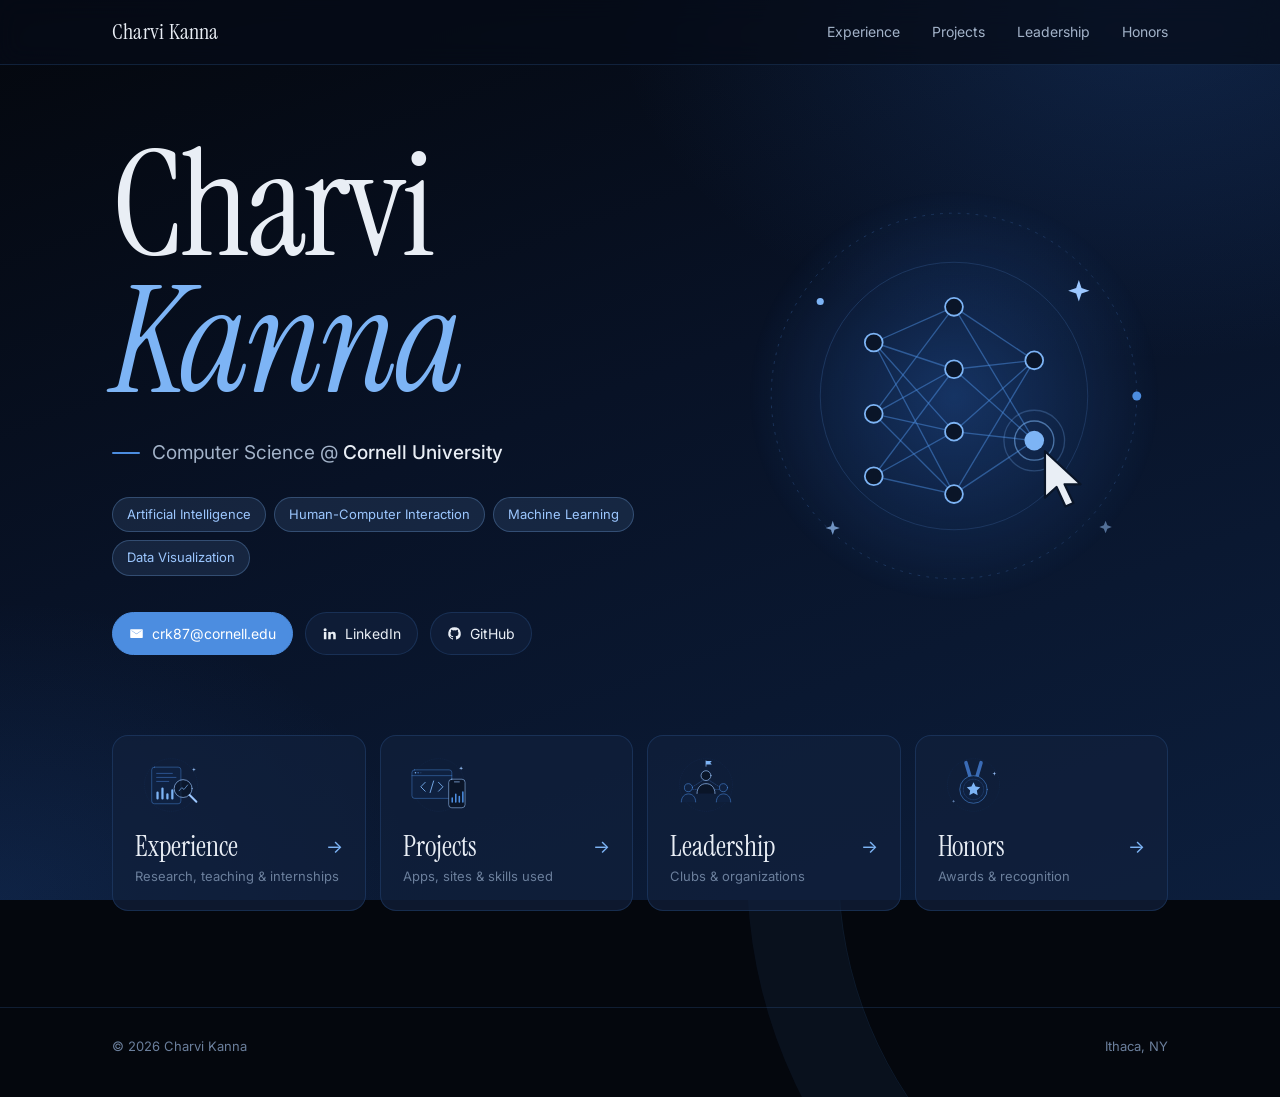
==== commit 3dfb0b45: "Redesign with navy theme, illustrations, expandable cards, and logos - Black/navy gradient backgroun" ====
--- a/index.html
+++ b/index.html
@@ -4,8 +4,8 @@
   <meta charset="UTF-8">
   <meta name="viewport" content="width=device-width, initial-scale=1">
   <title>Charvi Kanna</title>
-  <meta name="description" content="Charvi Kanna — Computer Science student at Cornell interested in human-computer interaction and machine learning.">
-  <meta name="theme-color" content="#0E1A2C">
+  <meta name="description" content="Charvi Kanna — Computer Science student at Cornell University interested in AI, human-computer interaction, and machine learning.">
+  <meta name="theme-color" content="#04070D">
   <link rel="icon" href="data:image/svg+xml,%3Csvg xmlns='http://www.w3.org/2000/svg' viewBox='0 0 64 64'%3E%3Crect width='64' height='64' rx='14' fill='%230E1A2C'/%3E%3Ctext x='32' y='43' font-family='Georgia,serif' font-size='30' text-anchor='middle' fill='%237DB4F5'%3ECK%3C/text%3E%3C/svg%3E">
   <link rel="preconnect" href="https://fonts.googleapis.com">
   <link rel="preconnect" href="https://fonts.gstatic.com" crossorigin>
@@ -16,7 +16,7 @@
 
   <nav>
     <div class="wrap">
-      <a href="./" class="logo"><span class="full">Charvi Kanna</span><span class="short">CK</span></a>
+      <a href="index.html" class="logo"><span class="full">Charvi Kanna</span><span class="short">CK</span></a>
       <ul class="nav-links">
         <li><a href="experience.html">Experience</a></li>
         <li><a href="projects.html">Projects</a></li>
@@ -29,46 +29,52 @@
   <main>
     <header class="home">
       <div class="wrap">
-        <p class="eyebrow reveal"><span class="dot"></span>CS @ Cornell University</p>
-        <h1 class="name reveal">Charvi<br><em>Kanna</em></h1>
-        <p class="lede reveal">
-          I'm a <strong>Computer Science student at Cornell</strong> interested in
-          human-computer interaction and machine learning. I've researched how AI shapes creativity
-          (published in GMU's <strong>Journal of Student-Scientist Research</strong> and presented at
-          <strong>IEEE MIT URTC</strong>), taught thousands of students to code, and built tools that make
-          hard topics approachable. Off the keyboard: pickleball, tennis, and <strong>Bharatanatyam</strong>.
-        </p>
-        <div class="socials reveal">
-          <a class="pill primary" href="mailto:crk87@cornell.edu">
-            <svg viewBox="0 0 24 24" aria-hidden="true"><path d="M3 5h18a1 1 0 0 1 1 1v12a1 1 0 0 1-1 1H3a1 1 0 0 1-1-1V6a1 1 0 0 1 1-1zm9 7.2L4.4 7H4v.6l8 5.5 8-5.5V7h-.4L12 12.2z"/></svg>
-            crk87@cornell.edu
-          </a>
-          <a class="pill" href="https://www.linkedin.com/in/charvi-kanna/" target="_blank" rel="noopener">
-            <svg viewBox="0 0 24 24" aria-hidden="true"><path d="M4.98 3.5a2.5 2.5 0 1 1 0 5 2.5 2.5 0 0 1 0-5zM3 9.5h4V21H3V9.5zm7 0h3.8v1.6h.06c.53-1 1.83-2.06 3.77-2.06C21.6 9.04 22 11.5 22 14.7V21h-4v-5.6c0-1.34-.03-3.06-1.86-3.06-1.87 0-2.15 1.46-2.15 2.96V21h-4V9.5z"/></svg>
-            LinkedIn
-          </a>
-          <a class="pill" href="https://github.com/charvikanna" target="_blank" rel="noopener">
-            <svg viewBox="0 0 24 24" aria-hidden="true"><path d="M12 2a10 10 0 0 0-3.16 19.49c.5.09.68-.22.68-.48v-1.7c-2.78.6-3.37-1.34-3.37-1.34-.45-1.16-1.11-1.47-1.11-1.47-.9-.62.07-.6.07-.6 1 .07 1.53 1.03 1.53 1.03.9 1.52 2.34 1.08 2.91.83.09-.65.35-1.08.63-1.33-2.22-.25-4.55-1.11-4.55-4.94 0-1.09.39-1.98 1.03-2.68-.1-.25-.45-1.27.1-2.64 0 0 .84-.27 2.75 1.02a9.56 9.56 0 0 1 5 0c1.91-1.3 2.75-1.02 2.75-1.02.55 1.37.2 2.39.1 2.64.64.7 1.03 1.59 1.03 2.68 0 3.84-2.34 4.68-4.57 4.93.36.31.68.92.68 1.85v2.75c0 .27.18.58.69.48A10 10 0 0 0 12 2z"/></svg>
-            GitHub
-          </a>
+        <div class="home-grid">
+          <div>
+            <h1 class="name reveal">Charvi<br><em>Kanna</em></h1>
+            <p class="tagline reveal"><span>Computer Science @ <strong>Cornell University</strong></span></p>
+            <ul class="interests reveal" aria-label="Academic interests">
+              <li>Artificial Intelligence</li>
+              <li>Human-Computer Interaction</li>
+              <li>Machine Learning</li>
+              <li>Data Visualization</li>
+            </ul>
+            <div class="socials reveal">
+              <a class="pill primary" href="mailto:crk87@cornell.edu">
+                <svg viewBox="0 0 24 24" aria-hidden="true"><path d="M3 5h18a1 1 0 0 1 1 1v12a1 1 0 0 1-1 1H3a1 1 0 0 1-1-1V6a1 1 0 0 1 1-1zm9 7.2L4.4 7H4v.6l8 5.5 8-5.5V7h-.4L12 12.2z"/></svg>
+                crk87@cornell.edu
+              </a>
+              <a class="pill" href="https://www.linkedin.com/in/charvi-kanna/" target="_blank" rel="noopener">
+                <svg viewBox="0 0 24 24" aria-hidden="true"><path d="M4.98 3.5a2.5 2.5 0 1 1 0 5 2.5 2.5 0 0 1 0-5zM3 9.5h4V21H3V9.5zm7 0h3.8v1.6h.06c.53-1 1.83-2.06 3.77-2.06C21.6 9.04 22 11.5 22 14.7V21h-4v-5.6c0-1.34-.03-3.06-1.86-3.06-1.87 0-2.15 1.46-2.15 2.96V21h-4V9.5z"/></svg>
+                LinkedIn
+              </a>
+              <a class="pill" href="https://github.com/charvikanna" target="_blank" rel="noopener">
+                <svg viewBox="0 0 24 24" aria-hidden="true"><path d="M12 2a10 10 0 0 0-3.16 19.49c.5.09.68-.22.68-.48v-1.7c-2.78.6-3.37-1.34-3.37-1.34-.45-1.16-1.11-1.47-1.11-1.47-.9-.62.07-.6.07-.6 1 .07 1.53 1.03 1.53 1.03.9 1.52 2.34 1.08 2.91.83.09-.65.35-1.08.63-1.33-2.22-.25-4.55-1.11-4.55-4.94 0-1.09.39-1.98 1.03-2.68-.1-.25-.45-1.27.1-2.64 0 0 .84-.27 2.75 1.02a9.56 9.56 0 0 1 5 0c1.91-1.3 2.75-1.02 2.75-1.02.55 1.37.2 2.39.1 2.64.64.7 1.03 1.59 1.03 2.68 0 3.84-2.34 4.68-4.57 4.93.36.31.68.92.68 1.85v2.75c0 .27.18.58.69.48A10 10 0 0 0 12 2z"/></svg>
+                GitHub
+              </a>
+            </div>
+          </div>
+          <div class="hero-art reveal">
+            <img src="images/hero.svg" alt="" width="480" height="480">
+          </div>
         </div>
 
         <div class="page-links">
           <a class="page-link reveal" href="experience.html">
-            <span><span class="label">Experience</span><span class="sub">Research, teaching &amp; internships</span></span>
-            <span class="arrow" aria-hidden="true">&rarr;</span>
+            <img src="images/experience.svg" alt="" width="72" height="58">
+            <div><span class="label">Experience <span aria-hidden="true">&rarr;</span></span><span class="sub">Research, teaching &amp; internships</span></div>
           </a>
           <a class="page-link reveal" href="projects.html">
-            <span><span class="label">Projects</span><span class="sub">Things I've built &amp; the skills behind them</span></span>
-            <span class="arrow" aria-hidden="true">&rarr;</span>
+            <img src="images/projects.svg" alt="" width="72" height="58">
+            <div><span class="label">Projects <span aria-hidden="true">&rarr;</span></span><span class="sub">Apps, sites &amp; skills used</span></div>
           </a>
           <a class="page-link reveal" href="leadership.html">
-            <span><span class="label">Leadership</span><span class="sub">Clubs &amp; organizations</span></span>
-            <span class="arrow" aria-hidden="true">&rarr;</span>
+            <img src="images/leadership.svg" alt="" width="72" height="58">
+            <div><span class="label">Leadership <span aria-hidden="true">&rarr;</span></span><span class="sub">Clubs &amp; organizations</span></div>
           </a>
           <a class="page-link reveal" href="honors.html">
-            <span><span class="label">Honors</span><span class="sub">Awards &amp; recognition</span></span>
-            <span class="arrow" aria-hidden="true">&rarr;</span>
+            <img src="images/honors.svg" alt="" width="72" height="58">
+            <div><span class="label">Honors <span aria-hidden="true">&rarr;</span></span><span class="sub">Awards &amp; recognition</span></div>
           </a>
         </div>
       </div>
--- a/styles.css
+++ b/styles.css
@@ -1,31 +1,35 @@
 :root {
-  --bg: #0E1A2C;
-  --bg-deep: #0A1424;
-  --surface: #14243A;
-  --surface-2: #1A2D48;
+  --black: #04070D;
+  --bg: #081226;
+  --navy: #0C1E3C;
+  --surface: rgba(17, 33, 60, 0.72);
+  --surface-2: rgba(26, 46, 80, 0.85);
   --text: #E9EEF5;
   --muted: #A3B3C9;
   --faint: #6B7F9C;
-  --line: #213552;
+  --line: rgba(76, 141, 224, 0.18);
   --accent: #7DB4F5;
   --accent-strong: #4C8DE0;
-  --accent-soft: rgba(125, 180, 245, 0.14);
+  --accent-light: #9CC7FF;
+  --accent-soft: rgba(125, 180, 245, 0.12);
   --serif: "Instrument Serif", Georgia, "Times New Roman", serif;
   --sans: "Inter", -apple-system, BlinkMacSystemFont, "Segoe UI", Roboto, sans-serif;
 }
 
 * { box-sizing: border-box; margin: 0; padding: 0; }
 
-html { -webkit-text-size-adjust: 100%; }
+html { -webkit-text-size-adjust: 100%; background: var(--black); }
 
 body {
+  position: relative;
   min-height: 100vh;
   display: flex;
   flex-direction: column;
+  overflow-x: hidden;
   background:
-    radial-gradient(1100px 600px at 85% -10%, rgba(76, 141, 224, 0.18), transparent 60%),
-    radial-gradient(900px 500px at -10% 110%, rgba(76, 141, 224, 0.10), transparent 60%),
-    var(--bg);
+    radial-gradient(900px 600px at 90% 0%, rgba(47, 111, 208, 0.22), transparent 60%),
+    radial-gradient(700px 500px at 0% 100%, rgba(47, 111, 208, 0.14), transparent 60%),
+    linear-gradient(160deg, var(--black) 0%, var(--bg) 45%, var(--navy) 100%);
   background-attachment: fixed;
   color: var(--text);
   font-family: var(--sans);
@@ -34,14 +38,44 @@
   -webkit-font-smoothing: antialiased;
 }
 
+/* Faint dot grid, fading toward the bottom */
+body::before {
+  content: "";
+  position: fixed;
+  inset: 0;
+  z-index: -1;
+  background-image: radial-gradient(rgba(156, 199, 255, 0.16) 1px, transparent 1px);
+  background-size: 28px 28px;
+  -webkit-mask-image: linear-gradient(180deg, #000 0%, transparent 75%);
+          mask-image: linear-gradient(180deg, #000 0%, transparent 75%);
+  pointer-events: none;
+}
+
+/* Large orbit rings in the corner */
+body::after {
+  content: "";
+  position: fixed;
+  z-index: -1;
+  right: -380px;
+  bottom: -380px;
+  width: 820px;
+  height: 820px;
+  border-radius: 50%;
+  border: 1px solid rgba(76, 141, 224, 0.14);
+  box-shadow:
+    0 0 0 90px transparent,
+    0 0 0 91px rgba(76, 141, 224, 0.08);
+  pointer-events: none;
+}
+
 a { color: inherit; text-decoration: none; }
 
-::selection { background: var(--accent); color: var(--bg-deep); }
+::selection { background: var(--accent); color: var(--black); }
 
 .wrap {
-  max-width: 760px;
+  max-width: 1120px;
   margin: 0 auto;
-  padding: 0 24px;
+  padding: 0 32px;
 }
 
 main { flex: 1; }
@@ -51,7 +85,7 @@
   position: sticky;
   top: 0;
   z-index: 10;
-  background: rgba(14, 26, 44, 0.78);
+  background: rgba(6, 12, 24, 0.72);
   backdrop-filter: blur(12px);
   -webkit-backdrop-filter: blur(12px);
   border-bottom: 1px solid var(--line);
@@ -66,63 +100,87 @@
   font-family: var(--serif);
   font-size: 22px;
   letter-spacing: 0.01em;
-}
-.nav-links { display: flex; gap: 26px; list-style: none; }
+  padding: 2px 10px;
+  margin-left: -10px;
+  border-radius: 8px;
+  transition: color .2s, background .2s;
+}
+.logo:hover { color: var(--accent-light); background: var(--accent-soft); }
+.nav-links { display: flex; gap: 8px; list-style: none; margin-right: -12px; }
 .nav-links a {
+  display: block;
   font-size: 14px;
   color: var(--muted);
-  transition: color .2s;
+  padding: 6px 12px;
+  border-radius: 8px;
+  transition: color .2s, background .2s;
   position: relative;
 }
-.nav-links a:hover { color: var(--text); }
+.nav-links a:hover { color: var(--text); background: rgba(125, 180, 245, 0.14); }
 .nav-links a[aria-current="page"] { color: var(--text); }
 .nav-links a[aria-current="page"]::after {
   content: "";
   position: absolute;
-  left: 0; right: 0; bottom: -6px;
+  left: 12px; right: 12px; bottom: -2px;
   height: 2px;
   border-radius: 2px;
   background: var(--accent);
 }
 
 /* Home */
-.home { padding: 112px 0 96px; }
-.eyebrow {
-  font-size: 13px;
-  text-transform: uppercase;
-  letter-spacing: 0.14em;
-  color: var(--accent);
-  margin-bottom: 20px;
-  display: flex;
-  align-items: center;
-  gap: 10px;
-}
-.dot {
-  width: 7px; height: 7px; border-radius: 50%;
-  background: var(--accent);
-  box-shadow: 0 0 0 4px var(--accent-soft);
+.home { padding: 72px 0 96px; }
+.home-grid {
+  display: grid;
+  grid-template-columns: 1.15fr 0.85fr;
+  align-items: center;
+  gap: 48px;
 }
 .name {
   font-family: var(--serif);
   font-weight: 400;
-  font-size: clamp(64px, 14vw, 128px);
-  line-height: 0.95;
+  font-size: clamp(72px, 12vw, 148px);
+  line-height: 0.92;
   letter-spacing: -0.02em;
-  margin-bottom: 32px;
 }
 .name em { color: var(--accent); }
-.lede {
-  font-size: 18px;
+.tagline {
+  display: flex;
+  align-items: center;
+  gap: 12px;
+  margin-top: 28px;
+  font-size: 19px;
   color: var(--muted);
-  max-width: 580px;
-}
-.lede strong { color: var(--text); font-weight: 500; }
+}
+.tagline::before {
+  content: "";
+  width: 28px;
+  height: 2px;
+  background: var(--accent-strong);
+  border-radius: 2px;
+}
+.tagline strong { color: var(--text); font-weight: 500; }
+
+.interests {
+  display: flex;
+  flex-wrap: wrap;
+  gap: 8px;
+  margin-top: 28px;
+  list-style: none;
+}
+.interests li {
+  font-size: 13px;
+  color: var(--accent-light);
+  background: var(--accent-soft);
+  border: 1px solid rgba(125, 180, 245, 0.28);
+  padding: 6px 14px;
+  border-radius: 999px;
+}
 
 .socials {
   display: flex;
   flex-wrap: wrap;
   gap: 12px;
-  margin-top: 32px;
+  margin-top: 36px;
 }
 .pill {
   display: inline-flex;
@@ -132,58 +190,66 @@
   padding: 9px 16px;
   border: 1px solid var(--line);
   border-radius: 999px;
-  background: rgba(20, 36, 58, 0.6);
+  background: var(--surface);
   color: var(--text);
   transition: border-color .2s, background .2s, color .2s;
 }
-.pill:hover { border-color: var(--accent-strong); background: var(--surface-2); }
+.pill:hover { border-color: var(--accent-strong); background: rgba(76, 141, 224, 0.26); }
 .pill svg { width: 15px; height: 15px; fill: currentColor; }
 .pill.primary { background: var(--accent-strong); border-color: var(--accent-strong); color: #fff; }
-.pill.primary:hover { background: var(--accent); border-color: var(--accent); color: var(--bg-deep); }
+.pill.primary:hover { background: var(--accent); border-color: var(--accent); color: var(--black); }
+
+.hero-art { width: 100%; max-width: 460px; justify-self: end; }
+.hero-art img { display: block; width: 100%; height: auto; }
 
 .page-links {
   display: grid;
-  grid-template-columns: repeat(2, 1fr);
+  grid-template-columns: repeat(4, 1fr);
   gap: 14px;
-  margin-top: 72px;
+  margin-top: 80px;
 }
 .page-link {
   display: flex;
-  justify-content: space-between;
-  align-items: center;
-  gap: 16px;
-  padding: 22px 24px;
+  flex-direction: column;
+  gap: 18px;
+  padding: 20px 22px 22px;
   background: var(--surface);
   border: 1px solid var(--line);
-  border-radius: 14px;
+  border-radius: 16px;
   transition: border-color .2s, transform .2s, background .2s;
 }
-.page-link:hover { border-color: var(--accent-strong); background: var(--surface-2); transform: translateY(-2px); }
-.page-link .label { font-family: var(--serif); font-size: 28px; line-height: 1.1; }
+.page-link:hover { border-color: var(--accent-strong); background: rgba(38, 72, 125, 0.75); transform: translateY(-3px); }
+.page-link img { width: 72px; height: 58px; object-fit: contain; object-position: left; }
+.page-link .label {
+  display: flex;
+  justify-content: space-between;
+  align-items: center;
+  font-family: var(--serif);
+  font-size: 28px;
+  line-height: 1.1;
+}
+.page-link .label span { color: var(--accent); font-family: var(--sans); font-size: 18px; transition: transform .2s; }
+.page-link:hover .label span { transform: translateX(4px); }
 .page-link .sub { display: block; font-size: 13px; color: var(--faint); margin-top: 4px; }
-.page-link .arrow {
-  flex-shrink: 0;
-  width: 36px; height: 36px;
-  border-radius: 50%;
+
+/* Inner pages: sticky intro on the left, content on the right */
+.page {
   display: grid;
-  place-items: center;
-  background: var(--accent-soft);
-  color: var(--accent);
-  transition: transform .2s;
-}
-.page-link:hover .arrow { transform: translateX(3px); }
-
-/* Inner pages */
-.page-head { padding: 88px 0 48px; }
-.page-head h1 {
+  grid-template-columns: 320px 1fr;
+  gap: 72px;
+  padding-top: 72px;
+  padding-bottom: 96px;
+}
+.page-side { position: sticky; top: 112px; align-self: start; }
+.page-side h1 {
   font-family: var(--serif);
   font-weight: 400;
-  font-size: clamp(48px, 10vw, 80px);
+  font-size: clamp(48px, 7vw, 72px);
   line-height: 1;
   letter-spacing: -0.015em;
 }
-.page-head p { color: var(--muted); font-size: 17px; margin-top: 16px; max-width: 540px; }
-.page-body { padding-bottom: 96px; }
+.page-side p { color: var(--muted); font-size: 16px; margin-top: 14px; }
+.page-side img { display: block; width: 100%; max-width: 280px; height: auto; margin-top: 32px; }
 
 /* Entries (experience / leadership) */
 .entry {
@@ -193,6 +259,7 @@
   padding: 28px 0;
   border-top: 1px solid var(--line);
 }
+.entry:first-child { border-top: none; padding-top: 6px; }
 .date {
   font-size: 13px;
   color: var(--faint);
@@ -213,31 +280,105 @@
   content: "";
   position: absolute;
   left: 0; top: 11px;
-  width: 8px; height: 1px;
+  width: 8px; height: 2px;
   background: var(--accent-strong);
 }
 
-/* Project cards */
-.projects { display: grid; gap: 18px; }
-.card {
+/* Expandable cards (projects / experience) */
+:root { interpolate-size: allow-keywords; }
+.stack { display: grid; gap: 14px; }
+.expand {
   background: var(--surface);
   border: 1px solid var(--line);
   border-radius: 16px;
-  padding: 28px;
-  transition: border-color .2s, transform .2s;
-}
-.card:hover { border-color: var(--accent-strong); transform: translateY(-2px); }
-.card .date { padding: 0; margin-bottom: 10px; }
-.card h3 { font-family: var(--serif); font-weight: 400; font-size: 34px; line-height: 1.1; margin-bottom: 12px; }
-.card p { color: var(--muted); font-size: 15px; }
-.card .badge {
+  transition: border-color .2s, background .2s, box-shadow .3s;
+}
+.expand:hover { border-color: rgba(125, 180, 245, 0.45); background: var(--surface-2); }
+.expand[open] {
+  border-color: var(--accent-strong);
+  background: var(--surface-2);
+  box-shadow: 0 18px 50px -20px rgba(47, 111, 208, 0.45);
+}
+.expand summary {
+  list-style: none;
+  cursor: pointer;
+  display: flex;
+  justify-content: space-between;
+  align-items: center;
+  gap: 20px;
+  padding: 22px 26px;
+  border-radius: 16px;
+}
+.expand summary::-webkit-details-marker { display: none; }
+.expand summary:focus-visible { outline: 2px solid var(--accent); outline-offset: 2px; }
+.sum-main { display: flex; flex-direction: column; align-items: flex-start; gap: 2px; }
+.sum-main .date { padding: 0; margin-bottom: 4px; }
+.sum-main .title {
+  font-family: var(--serif);
+  font-size: 30px;
+  line-height: 1.15;
+  transition: font-size .3s ease, color .2s;
+}
+.expand[open] .sum-main .title { font-size: 38px; }
+.expand:hover .sum-main .title { color: #fff; }
+.sum-main .role { margin-top: 2px; }
+.sum-main .badge { margin: 8px 0 0; }
+.toggle {
+  position: relative;
+  flex-shrink: 0;
+  width: 36px; height: 36px;
+  border-radius: 50%;
+  background: var(--accent-soft);
+  border: 1px solid rgba(125, 180, 245, 0.28);
+  transition: transform .3s ease, background .2s;
+}
+.toggle::before, .toggle::after {
+  content: "";
+  position: absolute;
+  left: 50%; top: 50%;
+  width: 12px; height: 2px;
+  margin: -1px 0 0 -6px;
+  border-radius: 2px;
+  background: var(--accent);
+  transition: transform .3s ease;
+}
+.toggle::after { transform: rotate(90deg); }
+.expand:hover .toggle { background: rgba(125, 180, 245, 0.24); }
+.expand[open] .toggle { transform: rotate(180deg); background: var(--accent-strong); }
+.expand[open] .toggle::before, .expand[open] .toggle::after { background: #fff; }
+.expand[open] .toggle::after { transform: rotate(0deg); }
+
+.expand::details-content {
+  block-size: 0;
+  overflow: hidden;
+  transition: block-size .35s ease, content-visibility .35s allow-discrete;
+}
+.expand[open]::details-content { block-size: auto; }
+.expand-body { padding: 0 26px 26px; }
+.expand-body > p { color: var(--muted); font-size: 16px; }
+.expand-body ul { list-style: none; }
+.expand-body li {
+  position: relative;
+  padding-left: 18px;
+  color: var(--muted);
+  font-size: 15.5px;
+  margin-bottom: 8px;
+}
+.expand-body li:last-child { margin-bottom: 0; }
+.expand-body li::before {
+  content: "";
+  position: absolute;
+  left: 0; top: 11px;
+  width: 8px; height: 2px;
+  background: var(--accent-strong);
+}
+.badge {
   display: inline-block;
   font-size: 12px;
-  color: var(--accent);
+  color: var(--accent-light);
   background: var(--accent-soft);
   padding: 3px 10px;
   border-radius: 999px;
-  margin-bottom: 14px;
 }
 .skills { margin-top: 22px; padding-top: 18px; border-top: 1px solid var(--line); }
 .skills-label {
@@ -251,7 +392,7 @@
 .tag {
   font-size: 12px;
   color: var(--text);
-  background: var(--bg-deep);
+  background: rgba(4, 7, 13, 0.6);
   border: 1px solid var(--line);
   padding: 4px 11px;
   border-radius: 999px;
@@ -267,6 +408,7 @@
   border-top: 1px solid var(--line);
   font-size: 16px;
 }
+.awards li:first-child { border-top: none; padding-top: 6px; }
 .awards .what { display: flex; flex-direction: column; }
 .awards .what small { color: var(--muted); font-size: 14px; }
 .awards .year { color: var(--accent); font-size: 13px; white-space: nowrap; padding-top: 3px; font-variant-numeric: tabular-nums; }
@@ -288,22 +430,41 @@
   .reveal { opacity: 1; transform: none; transition: none; }
 }
 
+/* Tablet */
+@media (max-width: 900px) {
+  .home-grid { grid-template-columns: 1fr; gap: 24px; }
+  .hero-art { max-width: 260px; justify-self: start; grid-row: 1; }
+  .page-links { grid-template-columns: 1fr 1fr; }
+  .page { grid-template-columns: 1fr; gap: 40px; }
+  .page-side { position: static; display: grid; grid-template-columns: 1fr auto; gap: 0 24px; align-items: end; }
+  .page-side img { grid-column: 2; grid-row: 1 / span 2; width: 160px; margin-top: 0; }
+}
+
 /* Mobile */
 @media (max-width: 640px) {
   .wrap { padding: 0 16px; }
   nav .wrap { height: 56px; }
   .logo { font-size: 20px; }
-  .nav-links { gap: 14px; }
-  .nav-links a { font-size: 13px; }
-  .home { padding: 64px 0 64px; }
-  .lede { font-size: 17px; }
+  .nav-links { gap: 0; margin-right: -7px; }
+  .nav-links a { font-size: 13px; padding: 6px 7px; }
+  .nav-links a[aria-current="page"]::after { left: 7px; right: 7px; }
+  .home { padding: 40px 0 64px; }
+  .hero-art { display: none; }
+  .tagline { font-size: 17px; }
   .page-links { grid-template-columns: 1fr; margin-top: 48px; }
-  .page-head { padding: 56px 0 32px; }
+  .page-link { flex-direction: row; align-items: center; gap: 16px; }
+  .page-link img { width: 52px; height: 44px; flex-shrink: 0; }
+  .page-link > div { flex: 1; }
+  .page { padding-top: 40px; padding-bottom: 64px; }
+  .page-side img { width: 110px; }
   .entry { grid-template-columns: 1fr; gap: 6px; padding: 22px 0; }
   .entry .date { padding-top: 0; }
-  .card { padding: 22px; }
-  .card h3 { font-size: 28px; }
+  .expand summary { padding: 18px 18px; }
+  .expand-body { padding: 0 18px 20px; }
+  .sum-main .title { font-size: 25px; }
+  .expand[open] .sum-main .title { font-size: 30px; }
   .awards li { flex-direction: column; gap: 4px; }
+  body::after { width: 520px; height: 520px; right: -260px; bottom: -260px; }
 }
 
 @media (max-width: 420px) {
@@ -312,3 +473,23 @@
 @media (min-width: 421px) {
   .logo .short { display: none; }
 }
+
+/* Organization logos on experience cards */
+.sum-lead { display: flex; align-items: center; gap: 18px; min-width: 0; }
+.org-logo {
+  flex-shrink: 0;
+  width: 52px;
+  height: 52px;
+  padding: 6px;
+  object-fit: contain;
+  background: #fff;
+  border-radius: 12px;
+  box-shadow: 0 0 0 1px rgba(125, 180, 245, 0.25);
+  transition: transform .3s ease;
+}
+.org-logo[src$="epam.jpg"] { padding: 0; }
+.expand[open] .org-logo { transform: scale(1.12); }
+@media (max-width: 640px) {
+  .sum-lead { gap: 12px; align-items: flex-start; }
+  .org-logo { width: 42px; height: 42px; padding: 5px; border-radius: 10px; margin-top: 4px; }
+}
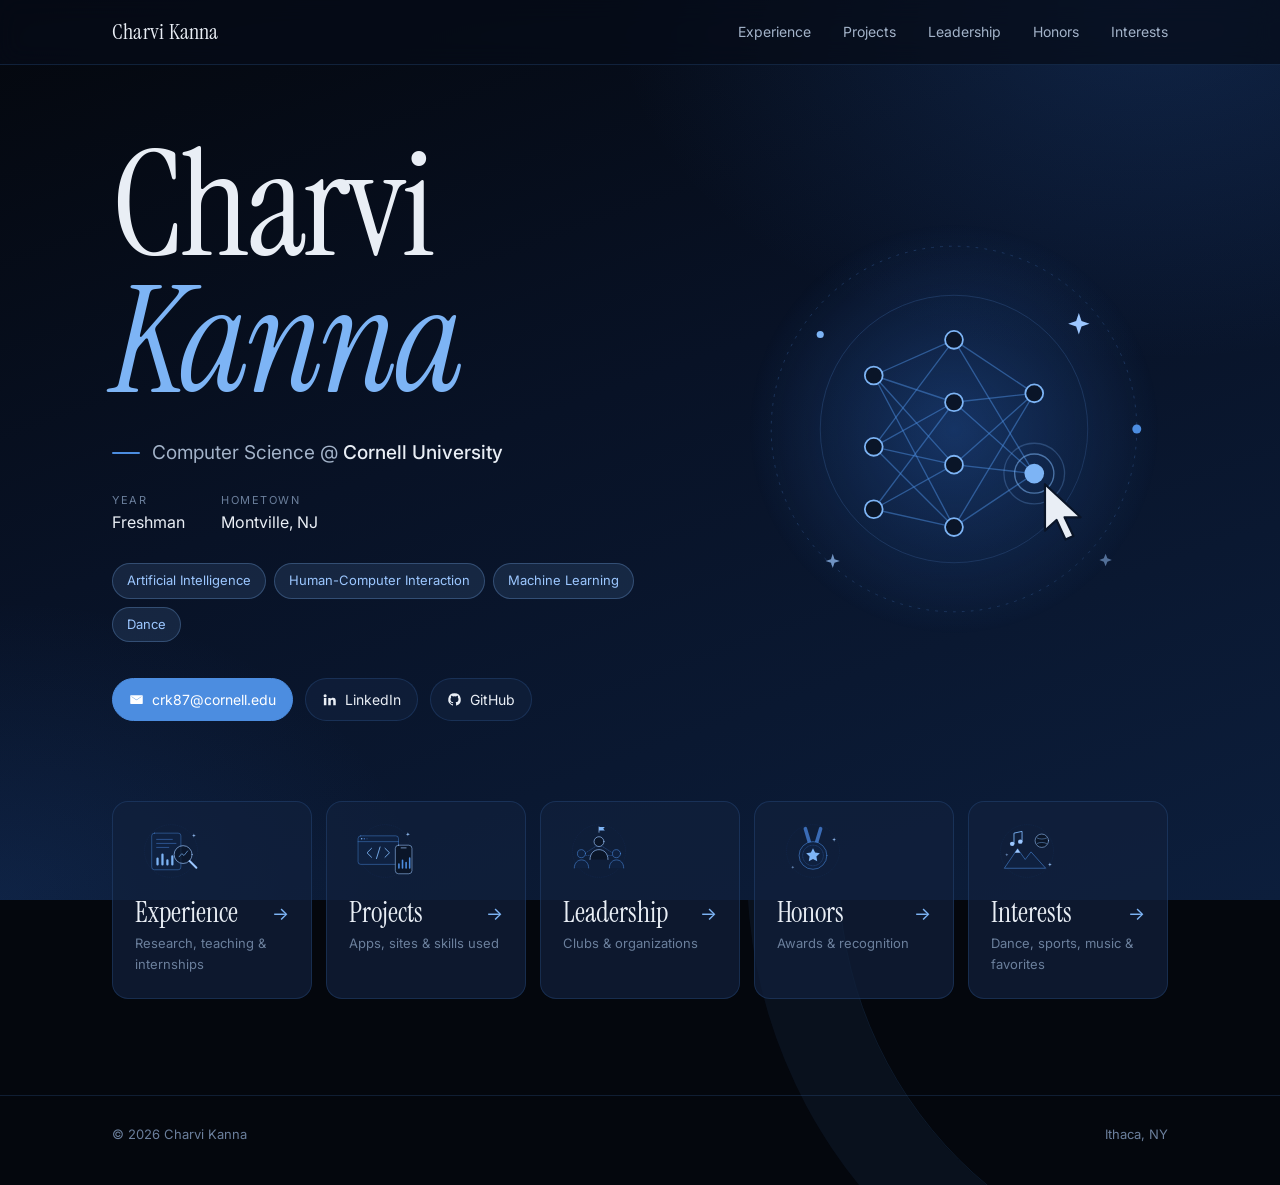
==== commit a43fa5be: "Add Interests page, interactive Leadership/Honors, and home updates - New Interests page with photos" ====
--- a/index.html
+++ b/index.html
@@ -10,18 +10,20 @@
   <link rel="preconnect" href="https://fonts.googleapis.com">
   <link rel="preconnect" href="https://fonts.gstatic.com" crossorigin>
   <link href="https://fonts.googleapis.com/css2?family=Instrument+Serif:ital@0;1&family=Inter:wght@400;500;600&display=swap" rel="stylesheet">
-  <link rel="stylesheet" href="styles.css">
+  <link rel="stylesheet" href="styles.css?v=5">
 </head>
 <body>
 
   <nav>
     <div class="wrap">
       <a href="index.html" class="logo"><span class="full">Charvi Kanna</span><span class="short">CK</span></a>
-      <ul class="nav-links">
+      <button class="menu-btn" type="button" aria-expanded="false" aria-controls="nav-links" aria-label="Menu"><span></span></button>
+      <ul class="nav-links" id="nav-links">
         <li><a href="experience.html">Experience</a></li>
         <li><a href="projects.html">Projects</a></li>
         <li><a href="leadership.html">Leadership</a></li>
         <li><a href="honors.html">Honors</a></li>
+        <li><a href="interests.html">Interests</a></li>
       </ul>
     </div>
   </nav>
@@ -33,11 +35,15 @@
           <div>
             <h1 class="name reveal">Charvi<br><em>Kanna</em></h1>
             <p class="tagline reveal"><span>Computer Science @ <strong>Cornell University</strong></span></p>
+            <dl class="facts reveal">
+              <div><dt>Year</dt><dd>Freshman</dd></div>
+              <div><dt>Hometown</dt><dd>Montville, NJ</dd></div>
+            </dl>
             <ul class="interests reveal" aria-label="Academic interests">
               <li>Artificial Intelligence</li>
               <li>Human-Computer Interaction</li>
               <li>Machine Learning</li>
-              <li>Data Visualization</li>
+              <li>Dance</li>
             </ul>
             <div class="socials reveal">
               <a class="pill primary" href="mailto:crk87@cornell.edu">
@@ -76,6 +82,10 @@
             <img src="images/honors.svg" alt="" width="72" height="58">
             <div><span class="label">Honors <span aria-hidden="true">&rarr;</span></span><span class="sub">Awards &amp; recognition</span></div>
           </a>
+          <a class="page-link reveal" href="interests.html">
+            <img src="images/interests.svg" alt="" width="72" height="58">
+            <div><span class="label">Interests <span aria-hidden="true">&rarr;</span></span><span class="sub">Dance, sports, music &amp; favorites</span></div>
+          </a>
         </div>
       </div>
     </header>
@@ -88,6 +98,6 @@
     </div>
   </footer>
 
-  <script src="main.js"></script>
+  <script src="main.js?v=5"></script>
 </body>
 </html>
--- a/styles.css
+++ b/styles.css
@@ -204,7 +204,7 @@
 
 .page-links {
   display: grid;
-  grid-template-columns: repeat(4, 1fr);
+  grid-template-columns: repeat(5, 1fr);
   gap: 14px;
   margin-top: 80px;
 }
@@ -251,38 +251,13 @@
 .page-side p { color: var(--muted); font-size: 16px; margin-top: 14px; }
 .page-side img { display: block; width: 100%; max-width: 280px; height: auto; margin-top: 32px; }
 
-/* Entries (experience / leadership) */
-.entry {
-  display: grid;
-  grid-template-columns: 150px 1fr;
-  gap: 24px;
-  padding: 28px 0;
-  border-top: 1px solid var(--line);
-}
-.entry:first-child { border-top: none; padding-top: 6px; }
+/* Shared bits */
 .date {
   font-size: 13px;
   color: var(--faint);
-  padding-top: 3px;
   font-variant-numeric: tabular-nums;
 }
-.entry h3 { font-size: 18px; font-weight: 500; line-height: 1.4; }
-.role { color: var(--accent); font-size: 15px; margin-top: 2px; }
-.entry ul { list-style: none; margin-top: 12px; }
-.entry li {
-  position: relative;
-  padding-left: 18px;
-  color: var(--muted);
-  font-size: 15px;
-  margin-bottom: 6px;
-}
-.entry li::before {
-  content: "";
-  position: absolute;
-  left: 0; top: 11px;
-  width: 8px; height: 2px;
-  background: var(--accent-strong);
-}
+.role { color: var(--accent); font-size: 15px; }
 
 /* Expandable cards (projects / experience) */
 :root { interpolate-size: allow-keywords; }
@@ -398,21 +373,6 @@
   border-radius: 999px;
 }
 
-/* Honors */
-.awards { list-style: none; }
-.awards li {
-  display: flex;
-  justify-content: space-between;
-  gap: 20px;
-  padding: 18px 0;
-  border-top: 1px solid var(--line);
-  font-size: 16px;
-}
-.awards li:first-child { border-top: none; padding-top: 6px; }
-.awards .what { display: flex; flex-direction: column; }
-.awards .what small { color: var(--muted); font-size: 14px; }
-.awards .year { color: var(--accent); font-size: 13px; white-space: nowrap; padding-top: 3px; font-variant-numeric: tabular-nums; }
-
 /* Footer */
 footer {
   border-top: 1px solid var(--line);
@@ -435,6 +395,7 @@
   .home-grid { grid-template-columns: 1fr; gap: 24px; }
   .hero-art { max-width: 260px; justify-self: start; grid-row: 1; }
   .page-links { grid-template-columns: 1fr 1fr; }
+  .page-link:last-child:nth-child(odd) { grid-column: span 2; }
   .page { grid-template-columns: 1fr; gap: 40px; }
   .page-side { position: static; display: grid; grid-template-columns: 1fr auto; gap: 0 24px; align-items: end; }
   .page-side img { grid-column: 2; grid-row: 1 / span 2; width: 160px; margin-top: 0; }
@@ -445,34 +406,24 @@
   .wrap { padding: 0 16px; }
   nav .wrap { height: 56px; }
   .logo { font-size: 20px; }
-  .nav-links { gap: 0; margin-right: -7px; }
-  .nav-links a { font-size: 13px; padding: 6px 7px; }
-  .nav-links a[aria-current="page"]::after { left: 7px; right: 7px; }
   .home { padding: 40px 0 64px; }
   .hero-art { display: none; }
   .tagline { font-size: 17px; }
   .page-links { grid-template-columns: 1fr; margin-top: 48px; }
+  .page-link:last-child:nth-child(odd) { grid-column: auto; }
   .page-link { flex-direction: row; align-items: center; gap: 16px; }
   .page-link img { width: 52px; height: 44px; flex-shrink: 0; }
   .page-link > div { flex: 1; }
   .page { padding-top: 40px; padding-bottom: 64px; }
   .page-side img { width: 110px; }
-  .entry { grid-template-columns: 1fr; gap: 6px; padding: 22px 0; }
-  .entry .date { padding-top: 0; }
   .expand summary { padding: 18px 18px; }
   .expand-body { padding: 0 18px 20px; }
   .sum-main .title { font-size: 25px; }
   .expand[open] .sum-main .title { font-size: 30px; }
-  .awards li { flex-direction: column; gap: 4px; }
   body::after { width: 520px; height: 520px; right: -260px; bottom: -260px; }
 }
 
-@media (max-width: 420px) {
-  .logo .full { display: none; }
-}
-@media (min-width: 421px) {
-  .logo .short { display: none; }
-}
+.logo .short { display: none; }
 
 /* Organization logos on experience cards */
 .sum-lead { display: flex; align-items: center; gap: 18px; min-width: 0; }
@@ -493,3 +444,279 @@
   .sum-lead { gap: 12px; align-items: flex-start; }
   .org-logo { width: 42px; height: 42px; padding: 5px; border-radius: 10px; margin-top: 4px; }
 }
+
+/* Mobile menu */
+.menu-btn {
+  display: none;
+  position: relative;
+  width: 40px; height: 40px;
+  margin-right: -8px;
+  border: 0;
+  border-radius: 10px;
+  background: transparent;
+  cursor: pointer;
+  transition: background .2s;
+}
+.menu-btn:hover { background: var(--accent-soft); }
+.menu-btn span, .menu-btn span::before, .menu-btn span::after {
+  position: absolute;
+  left: 11px;
+  width: 18px; height: 2px;
+  border-radius: 2px;
+  background: var(--text);
+  transition: transform .25s ease, opacity .2s;
+}
+.menu-btn span { top: 19px; }
+.menu-btn span::before, .menu-btn span::after { content: ""; left: 0; }
+.menu-btn span::before { top: -6px; }
+.menu-btn span::after { top: 6px; }
+nav.open .menu-btn span { background: transparent; }
+nav.open .menu-btn span::before { transform: translateY(6px) rotate(45deg); }
+nav.open .menu-btn span::after { transform: translateY(-6px) rotate(-45deg); }
+
+@media (max-width: 760px) {
+  .menu-btn { display: block; }
+  .nav-links {
+    position: absolute;
+    top: 100%; left: 0; right: 0;
+    margin: 0;
+    flex-direction: column;
+    gap: 2px;
+    padding: 10px 16px 16px;
+    background: #060C18;
+    border-bottom: 1px solid var(--line);
+    opacity: 0;
+    visibility: hidden;
+    transform: translateY(-8px);
+    transition: opacity .2s, transform .2s, visibility .2s;
+  }
+  nav.open .nav-links { opacity: 1; visibility: visible; transform: none; }
+  .nav-links a { font-size: 16px; padding: 12px 12px; }
+  .nav-links a[aria-current="page"] { background: var(--accent-soft); }
+  .nav-links a[aria-current="page"]::after { display: none; }
+}
+
+/* Home facts */
+.facts { display: flex; gap: 36px; margin-top: 22px; }
+.facts div { display: flex; flex-direction: column; }
+.facts dt {
+  font-size: 11px;
+  text-transform: uppercase;
+  letter-spacing: 0.14em;
+  color: var(--faint);
+}
+.facts dd { font-size: 16px; color: var(--text); }
+
+/* Project link */
+.visit {
+  display: inline-flex;
+  align-items: center;
+  gap: 8px;
+  margin-top: 20px;
+  font-size: 14px;
+  font-weight: 500;
+  padding: 9px 16px;
+  border-radius: 999px;
+  color: #fff;
+  background: var(--accent-strong);
+  transition: background .2s, color .2s;
+}
+.visit:hover { background: var(--accent); color: var(--black); }
+
+/* Icon tiles (leadership) */
+.icon-tile {
+  flex-shrink: 0;
+  display: grid;
+  place-items: center;
+  width: 52px; height: 52px;
+  border-radius: 12px;
+  background: var(--accent-soft);
+  border: 1px solid rgba(125, 180, 245, 0.28);
+  transition: transform .3s ease, background .2s;
+}
+.icon-tile svg, .award-icon svg, .fav-label svg {
+  width: 24px; height: 24px;
+  fill: none;
+  stroke: var(--accent);
+  stroke-width: 1.8;
+  stroke-linecap: round;
+  stroke-linejoin: round;
+}
+.expand:hover .icon-tile { background: rgba(125, 180, 245, 0.22); }
+.expand[open] .icon-tile { transform: scale(1.12) rotate(-6deg); background: var(--accent-strong); }
+.expand[open] .icon-tile svg { stroke: #fff; }
+.metric {
+  margin-top: 8px;
+  font-size: 12px;
+  font-weight: 500;
+  color: var(--black);
+  background: var(--accent);
+  padding: 2px 10px;
+  border-radius: 999px;
+}
+
+/* Stat tiles with count-up */
+.stats {
+  display: grid;
+  grid-template-columns: repeat(auto-fit, minmax(150px, 1fr));
+  gap: 12px;
+  margin-bottom: 28px;
+}
+.stat {
+  padding: 18px 20px;
+  border-radius: 16px;
+  background: linear-gradient(160deg, rgba(47, 111, 208, 0.22), rgba(17, 33, 60, 0.7));
+  border: 1px solid var(--line);
+  transition: transform .2s, border-color .2s;
+}
+.stat:hover { transform: translateY(-3px); border-color: var(--accent-strong); }
+.stat-num {
+  display: block;
+  font-family: var(--serif);
+  font-size: 44px;
+  line-height: 1;
+  color: var(--accent-light);
+  font-variant-numeric: tabular-nums;
+}
+.stat-label { display: block; margin-top: 8px; font-size: 13px; color: var(--muted); }
+
+/* Honors: filters + award cards */
+.filters { display: flex; flex-wrap: wrap; gap: 8px; margin-bottom: 18px; }
+.chip {
+  font: inherit;
+  font-size: 13px;
+  color: var(--muted);
+  background: var(--surface);
+  border: 1px solid var(--line);
+  padding: 7px 16px;
+  border-radius: 999px;
+  cursor: pointer;
+  transition: color .2s, background .2s, border-color .2s;
+}
+.chip:hover { color: var(--text); background: rgba(76, 141, 224, 0.2); border-color: var(--accent-strong); }
+.chip[aria-pressed="true"] { color: #fff; background: var(--accent-strong); border-color: var(--accent-strong); }
+.awards-grid { display: grid; grid-template-columns: 1fr 1fr; gap: 14px; }
+.award {
+  position: relative;
+  overflow: hidden;
+  padding: 22px 22px 24px;
+  border-radius: 16px;
+  background: var(--surface);
+  border: 1px solid var(--line);
+  transition: transform .25s ease, border-color .2s, background .2s, box-shadow .25s, opacity .25s;
+}
+.award::after {
+  content: "";
+  position: absolute;
+  inset: 0;
+  background: radial-gradient(240px 140px at var(--mx, 80%) var(--my, 0%), rgba(125, 180, 245, 0.18), transparent 70%);
+  opacity: 0;
+  transition: opacity .25s;
+  pointer-events: none;
+}
+.award:hover { transform: translateY(-4px); border-color: var(--accent-strong); background: var(--surface-2); box-shadow: 0 18px 40px -22px rgba(47, 111, 208, 0.6); }
+.award:hover::after { opacity: 1; }
+.award-icon {
+  display: grid;
+  place-items: center;
+  width: 46px; height: 46px;
+  border-radius: 12px;
+  background: var(--accent-soft);
+  margin-bottom: 18px;
+  transition: transform .35s ease;
+}
+.award:hover .award-icon { transform: rotate(-10deg) scale(1.1); }
+.award-year {
+  position: absolute;
+  top: 22px; right: 22px;
+  font-size: 12px;
+  color: var(--accent);
+  font-variant-numeric: tabular-nums;
+}
+.award h3 { font-family: var(--serif); font-weight: 400; font-size: 26px; line-height: 1.1; }
+.award p { margin-top: 6px; font-size: 14px; color: var(--muted); }
+.award.gold { border-color: rgba(125, 180, 245, 0.45); background: linear-gradient(160deg, rgba(47, 111, 208, 0.28), var(--surface) 60%); }
+.award.gold .award-icon { background: var(--accent-strong); }
+.award.gold .award-icon svg { stroke: #fff; }
+.award.is-hidden { display: none; }
+.award.pop { animation: pop .35s ease; }
+@keyframes pop { from { opacity: 0; transform: scale(.96); } to { opacity: 1; transform: none; } }
+
+/* Interests */
+.interests-grid { display: grid; grid-template-columns: 1fr 1fr; gap: 16px; }
+.interest {
+  overflow: hidden;
+  border-radius: 18px;
+  background: var(--surface);
+  border: 1px solid var(--line);
+  transition: transform .25s, border-color .2s, box-shadow .25s;
+}
+.interest:hover { transform: translateY(-4px); border-color: var(--accent-strong); box-shadow: 0 18px 40px -22px rgba(47, 111, 208, 0.6); }
+.interest-img {
+  aspect-ratio: 4 / 5;
+  background-color: var(--navy);
+  background-size: cover, contain;
+  background-repeat: no-repeat;
+  background-position: center, center;
+  transition: transform .5s ease;
+}
+.interest:hover .interest-img { transform: scale(1.05); }
+.interest-text { position: relative; padding: 16px 20px 18px; background: var(--surface); }
+.interest h3 { font-family: var(--serif); font-weight: 400; font-size: 26px; line-height: 1.15; }
+.interest p { font-size: 14px; color: var(--muted); }
+
+.section-title {
+  font-family: var(--serif);
+  font-weight: 400;
+  font-size: 36px;
+  margin: 56px 0 18px;
+}
+.favorites { display: grid; grid-template-columns: 1fr 1fr; gap: 16px; }
+.fav {
+  position: relative;
+  display: flex;
+  align-items: center;
+  gap: 18px;
+  padding: 16px;
+  border-radius: 18px;
+  background: var(--surface);
+  border: 1px solid var(--line);
+  transition: transform .25s, border-color .2s, background .2s;
+}
+a.fav:hover { transform: translateY(-3px); border-color: var(--accent-strong); background: var(--surface-2); }
+.fav img {
+  flex-shrink: 0;
+  width: 88px; height: 88px;
+  object-fit: cover;
+  border-radius: 12px;
+  box-shadow: 0 10px 24px -10px rgba(0, 0, 0, 0.7);
+}
+.fav-label {
+  display: flex;
+  align-items: center;
+  gap: 6px;
+  font-size: 11px;
+  text-transform: uppercase;
+  letter-spacing: 0.12em;
+  color: var(--faint);
+}
+.fav-label svg { width: 15px; height: 15px; }
+.fav h3 { font-family: var(--serif); font-weight: 400; font-size: 26px; line-height: 1.15; margin-top: 4px; }
+.fav p { font-size: 14px; color: var(--muted); }
+.fav-link { display: inline-block; margin-top: 4px; font-size: 13px; color: var(--accent); }
+.eq { position: absolute; bottom: 18px; right: 18px; display: flex; align-items: flex-end; gap: 3px; height: 16px; }
+.eq i { width: 3px; height: 30%; border-radius: 2px; background: var(--accent); animation: eq 1s ease-in-out infinite; }
+.eq i:nth-child(2) { animation-delay: -.4s; }
+.eq i:nth-child(3) { animation-delay: -.2s; }
+.eq i:nth-child(4) { animation-delay: -.7s; }
+@keyframes eq { 0%, 100% { height: 25%; } 50% { height: 100%; } }
+@media (prefers-reduced-motion: reduce) { .eq i { animation: none; height: 60%; } }
+
+@media (max-width: 640px) {
+  .facts { gap: 28px; }
+  .stat { padding: 14px 16px; }
+  .stat-num { font-size: 34px; }
+  .awards-grid, .interests-grid, .favorites { grid-template-columns: 1fr; }
+  .icon-tile { width: 42px; height: 42px; margin-top: 4px; }
+  .sum-lead { gap: 12px; align-items: flex-start; }
+}
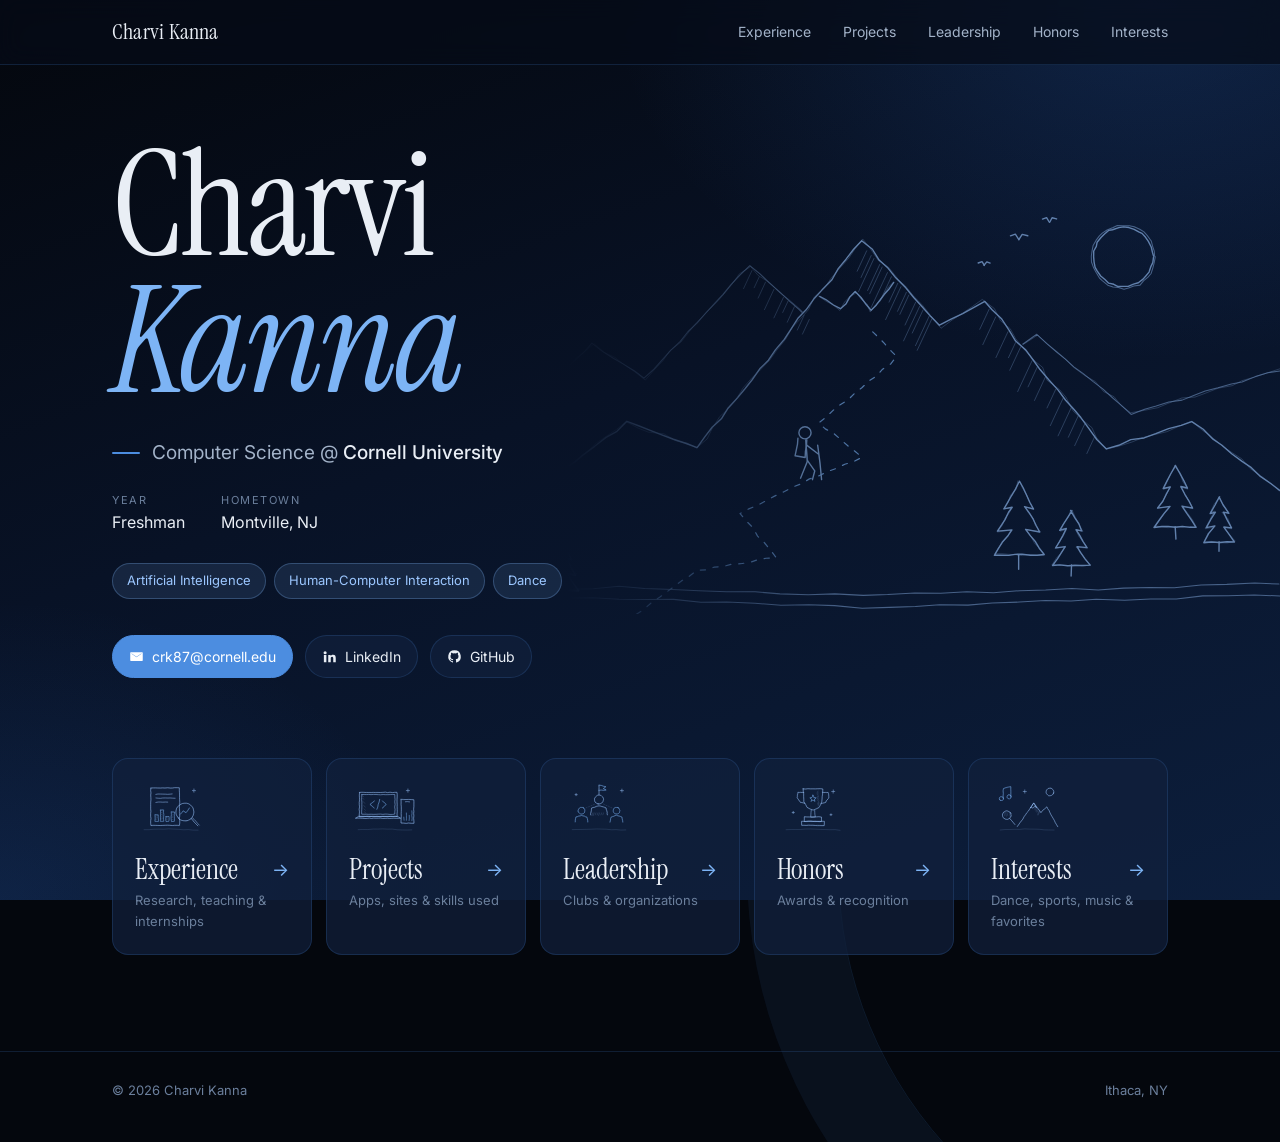
==== commit 5a743289: "Sketch-style illustrations, leadership logos, and honors updates - Hand-drawn mountain hiking sketch" ====
--- a/index.html
+++ b/index.html
@@ -10,7 +10,7 @@
   <link rel="preconnect" href="https://fonts.googleapis.com">
   <link rel="preconnect" href="https://fonts.gstatic.com" crossorigin>
   <link href="https://fonts.googleapis.com/css2?family=Instrument+Serif:ital@0;1&family=Inter:wght@400;500;600&display=swap" rel="stylesheet">
-  <link rel="stylesheet" href="styles.css?v=5">
+  <link rel="stylesheet" href="styles.css?v=7">
 </head>
 <body>
 
@@ -30,6 +30,7 @@
 
   <main>
     <header class="home">
+      <img class="home-sketch" src="images/hike-sketch.svg" alt="" aria-hidden="true" width="1000" height="520">
       <div class="wrap">
         <div class="home-grid">
           <div>
@@ -42,7 +43,6 @@
             <ul class="interests reveal" aria-label="Academic interests">
               <li>Artificial Intelligence</li>
               <li>Human-Computer Interaction</li>
-              <li>Machine Learning</li>
               <li>Dance</li>
             </ul>
             <div class="socials reveal">
@@ -59,9 +59,6 @@
                 GitHub
               </a>
             </div>
-          </div>
-          <div class="hero-art reveal">
-            <img src="images/hero.svg" alt="" width="480" height="480">
           </div>
         </div>
 
@@ -98,6 +95,6 @@
     </div>
   </footer>
 
-  <script src="main.js?v=5"></script>
+  <script src="main.js?v=7"></script>
 </body>
 </html>
--- a/styles.css
+++ b/styles.css
@@ -128,7 +128,20 @@
 }
 
 /* Home */
-.home { padding: 72px 0 96px; }
+.home { position: relative; padding: 72px 0 96px; }
+.home > .wrap { position: relative; z-index: 1; }
+.home-sketch {
+  position: absolute;
+  z-index: 0;
+  right: 0;
+  top: 96px;
+  width: min(68vw, 1040px);
+  height: auto;
+  opacity: 0.6;
+  pointer-events: none;
+  -webkit-mask-image: linear-gradient(90deg, transparent 18%, #000 50%);
+          mask-image: linear-gradient(90deg, transparent 18%, #000 50%);
+}
 .home-grid {
   display: grid;
   grid-template-columns: 1.15fr 0.85fr;
@@ -199,8 +212,6 @@
 .pill.primary { background: var(--accent-strong); border-color: var(--accent-strong); color: #fff; }
 .pill.primary:hover { background: var(--accent); border-color: var(--accent); color: var(--black); }
 
-.hero-art { width: 100%; max-width: 460px; justify-self: end; }
-.hero-art img { display: block; width: 100%; height: auto; }
 
 .page-links {
   display: grid;
@@ -393,7 +404,6 @@
 /* Tablet */
 @media (max-width: 900px) {
   .home-grid { grid-template-columns: 1fr; gap: 24px; }
-  .hero-art { max-width: 260px; justify-self: start; grid-row: 1; }
   .page-links { grid-template-columns: 1fr 1fr; }
   .page-link:last-child:nth-child(odd) { grid-column: span 2; }
   .page { grid-template-columns: 1fr; gap: 40px; }
@@ -407,7 +417,7 @@
   nav .wrap { height: 56px; }
   .logo { font-size: 20px; }
   .home { padding: 40px 0 64px; }
-  .hero-art { display: none; }
+  .home-sketch { width: 120vw; right: -30vw; top: 90px; opacity: 0.28; }
   .tagline { font-size: 17px; }
   .page-links { grid-template-columns: 1fr; margin-top: 48px; }
   .page-link:last-child:nth-child(odd) { grid-column: auto; }
@@ -720,3 +730,4 @@
   .icon-tile { width: 42px; height: 42px; margin-top: 4px; }
   .sum-lead { gap: 12px; align-items: flex-start; }
 }
+.org-logo[src$="sewa.png"] { padding: 0; }
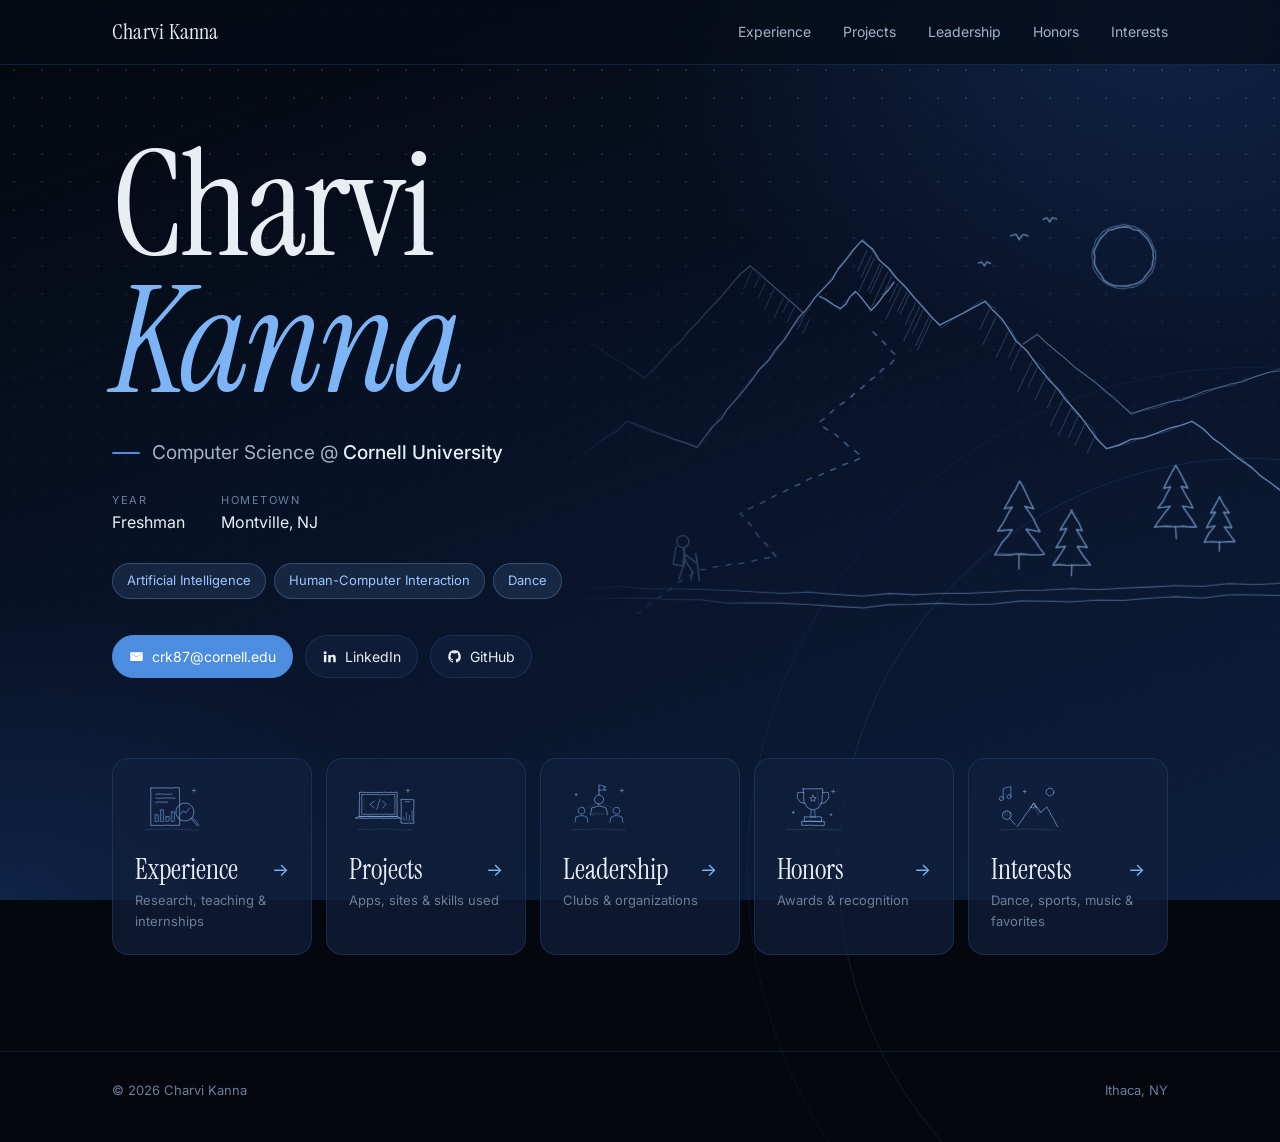
==== commit a1592469: "Add interactive sketch, timeline, flip cards, and hover-to-open - Home sketch draws itself in; hiker" ====
--- a/index.html
+++ b/index.html
@@ -10,7 +10,7 @@
   <link rel="preconnect" href="https://fonts.googleapis.com">
   <link rel="preconnect" href="https://fonts.gstatic.com" crossorigin>
   <link href="https://fonts.googleapis.com/css2?family=Instrument+Serif:ital@0;1&family=Inter:wght@400;500;600&display=swap" rel="stylesheet">
-  <link rel="stylesheet" href="styles.css?v=7">
+  <link rel="stylesheet" href="styles.css?v=10">
 </head>
 <body>
 
@@ -30,7 +30,114 @@
 
   <main>
     <header class="home">
-      <img class="home-sketch" src="images/hike-sketch.svg" alt="" aria-hidden="true" width="1000" height="520">
+      <!-- sketch:start -->
+<svg class="home-sketch" xmlns="http://www.w3.org/2000/svg" viewBox="0 0 1000 520" fill="none" stroke-linecap="round" stroke-linejoin="round" aria-hidden="true">
+<clipPath id="behind"><polygon points="0,467 140,377 250,297 330,327 520,87 610,187 660,157 800,327 900,297 1000,377 1000,0 0,0"/></clipPath>
+<g class="draw d1" clip-path="url(#behind)">
+<path class="m2" pathLength="1" d="M79.6 329.2 L91.2 319.0 L101.8 309.7 L111.4 300.0 L122.2 289.8 L133.1 279.0 L144.8 270.8 L154.9 259.3 L167.0 251.1 L177.7 239.8 L189.5 228.9 L200.0 219.5 L209.1 209.1 L221.5 218.8 L233.2 226.2 L246.3 233.7 L258.1 241.0 L268.9 249.3 L280.4 239.0 L289.6 228.5 L299.9 217.0 L310.7 207.1 L319.4 196.0 L330.1 185.9 L340.6 173.7 L351.2 162.4 L359.8 153.1 L369.2 141.6 L378.9 131.2 L390.6 120.2 L402.3 129.6 L413.3 140.2 L424.5 149.9 L436.5 161.1 L447.1 170.4 L457.5 180.5 L470.4 191.2 L484.8 181.5 L497.7 174.4 L510.9 165.9 L525.2 157.1 L538.9 150.6 L549.1 159.4 L559.7 170.9 L569.0 179.9 L580.1 190.9 L590.8 200.9 L599.5 209.8 L609.7 220.9 L621.1 229.2 L629.2 239.4 L639.4 250.0 L653.5 241.1 L665.5 233.1 L679.7 225.2 L694.4 217.1 L706.7 208.6 L720.4 198.9 L732.0 209.7 L742.9 218.7 L752.7 226.8 L763.0 236.3 L773.9 244.0 L785.3 253.2 L796.6 261.9 L806.8 271.2 L818.0 280.7 L828.9 290.9 L844.4 285.0 L857.7 281.3 L872.2 276.6 L887.5 274.5 L900.8 269.1 L914.0 264.0 L928.8 260.3 L944.1 255.9 L956.4 253.6 L971.7 247.5 L985.9 243.0 L1000.1 241.1"/>
+<path class="m2 faint" pathLength="1" d="M81.4 330.8 L89.9 319.5 L100.4 311.0 L112.6 301.1 L122.7 288.9 L135.4 281.9 L146.4 271.2 L157.1 260.9 L165.6 250.1 L176.9 238.2 L186.5 229.2 L198.2 220.7 L211.8 209.8 L223.7 219.9 L235.7 225.5 L244.9 233.0 L256.8 240.9 L270.5 251.5 L281.3 239.1 L290.6 229.5 L298.4 218.1 L311.6 207.8 L321.0 195.7 L328.8 186.1 L339.4 175.3 L351.8 162.9 L359.6 154.2 L370.9 140.4 L378.6 129.5 L391.6 121.2 L400.1 131.3 L414.7 140.6 L423.7 150.2 L434.3 158.1 L449.0 170.6 L458.7 181.7 L469.7 191.4 L485.3 180.9 L497.0 173.2 L511.0 166.3 L525.1 157.7 L538.6 151.6 L549.4 159.8 L560.3 171.6 L569.7 181.6 L580.0 190.1 L590.1 198.2 L599.8 208.8 L608.1 221.1 L618.7 229.9 L630.9 240.2 L639.3 250.1 L653.5 242.8 L665.2 233.6 L679.0 224.1 L694.4 216.7 L706.9 209.3 L721.6 199.8 L731.4 209.0 L742.0 218.7 L752.8 227.1 L763.9 237.7 L775.8 246.4 L787.7 253.1 L797.2 264.7 L809.3 270.6 L817.5 280.8 L828.4 289.0 L842.5 286.5 L859.4 283.2 L871.2 278.3 L887.3 272.0 L902.3 271.0 L913.9 266.7 L928.8 260.8 L945.2 257.9 L956.2 252.2 L971.7 247.7 L984.7 243.5 L1000.9 238.2"/>
+</g>
+<g class="draw d2">
+<path class="m1" pathLength="1" d="M0.2 469.8 L11.2 461.3 L25.9 453.7 L36.8 447.0 L51.8 438.8 L62.4 428.3 L74.9 421.8 L88.4 411.5 L101.6 405.9 L115.6 395.6 L126.2 389.5 L140.2 380.6 L150.9 369.7 L165.0 362.0 L175.3 354.7 L189.3 345.4 L199.8 336.7 L211.9 327.8 L225.4 317.3 L237.9 310.3 L249.3 298.8 L263.4 304.2 L275.4 308.9 L288.6 314.0 L302.7 319.4 L317.5 324.3 L330.0 329.0 L338.6 317.0 L347.3 305.6 L357.9 295.9 L365.2 284.2 L376.6 271.6 L385.3 261.2 L393.3 251.1 L402.0 238.6 L412.0 228.7 L420.0 216.8 L430.2 204.7 L438.3 192.4 L446.2 180.2 L455.3 170.8 L464.9 157.5 L473.4 148.2 L485.0 136.3 L492.2 123.5 L501.2 112.7 L509.9 101.3 L519.2 91.5 L531.5 101.3 L539.2 113.7 L549.4 122.9 L558.4 134.1 L569.9 145.6 L579.0 156.7 L588.4 167.0 L598.7 178.6 L608.5 188.5 L621.9 181.6 L635.3 175.1 L648.3 168.0 L660.7 161.2 L669.0 170.8 L680.2 181.5 L688.7 194.5 L695.9 206.4 L707.9 217.1 L716.7 229.0 L724.2 239.4 L734.7 251.7 L745.0 263.0 L753.6 274.6 L763.3 285.3 L771.1 294.5 L780.2 306.9 L789.4 319.7 L800.2 330.4 L814.7 326.3 L828.5 319.8 L843.8 317.9 L857.2 313.0 L871.9 307.2 L886.5 303.5 L898.6 299.2 L911.8 307.9 L923.0 319.3 L933.3 326.3 L944.4 336.1 L956.4 344.8 L967.1 352.0 L976.6 361.4 L989.7 370.5 L1000.2 378.4"/>
+<path class="m1 faint" pathLength="1" d="M-2.2 468.8 L13.6 462.8 L26.4 452.6 L38.3 445.3 L50.7 435.3 L65.7 427.6 L78.8 423.1 L86.6 412.5 L103.5 406.9 L114.3 395.2 L125.8 390.5 L138.5 380.4 L150.4 371.2 L166.8 360.3 L178.3 353.4 L190.9 345.5 L199.7 337.6 L213.3 324.2 L223.0 317.7 L237.5 307.9 L248.2 299.2 L262.4 306.7 L274.1 311.3 L291.7 313.1 L305.5 321.1 L318.7 323.9 L329.3 329.5 L341.6 319.0 L347.4 306.8 L356.0 293.4 L364.2 286.0 L374.1 275.1 L383.0 260.2 L393.4 248.4 L401.7 240.9 L413.4 228.7 L421.1 217.8 L431.8 204.5 L439.7 190.6 L448.8 181.2 L458.0 170.7 L464.6 156.3 L476.9 145.2 L483.7 134.9 L491.8 125.5 L504.3 111.6 L511.8 100.4 L520.3 89.5 L528.3 99.4 L538.5 114.3 L550.0 121.9 L562.1 137.0 L569.7 143.7 L578.4 154.6 L589.2 165.7 L598.7 177.7 L610.4 192.0 L623.8 182.1 L634.6 175.1 L646.9 166.7 L657.8 158.9 L671.7 169.4 L678.7 183.3 L689.9 192.5 L696.2 204.0 L706.2 216.4 L718.3 229.8 L727.2 236.9 L732.3 251.7 L746.0 261.9 L753.8 270.8 L762.1 286.9 L773.7 297.8 L783.8 306.0 L788.7 316.9 L800.1 330.9 L816.5 326.8 L829.3 322.8 L842.6 317.4 L854.8 314.3 L870.1 310.7 L886.5 303.3 L898.1 298.7 L911.8 309.9 L920.2 315.6 L933.5 327.1 L943.9 334.1 L956.1 341.9 L965.7 353.1 L980.1 363.0 L990.9 371.0 L998.6 378.7"/>
+<path class="m1" pathLength="1" d="M470.9 155.4 L477.9 159.0 L486.7 165.3 L494.8 169.5 L501.0 164.2 L505.8 155.7 L511.7 149.8 L518.4 156.7 L524.6 165.1 L530.0 171.4 L536.1 165.2 L541.0 158.7 L545.0 153.3 L550.4 147.3 L556.0 139.4"/>
+<path class="m1 faint" pathLength="1" d="M469.1 154.7 L478.9 161.4 L485.5 164.7 L494.1 171.5 L499.5 161.9 L504.9 156.3 L513.3 151.2 L518.7 158.9 L525.4 164.1 L529.0 173.4 L536.0 164.1 L540.9 158.8 L545.2 152.3 L549.7 144.8 L555.3 139.5"/>
+</g>
+<g class="draw d3">
+<path class="h" pathLength="1" d="M524.9 103.1 l-10.9 23.4"/>
+<path class="h" pathLength="1" d="M530.1 108.5 l-11.7 25.2"/>
+<path class="h" pathLength="1" d="M533.3 111.9 l-17.7 38.0"/>
+<path class="h" pathLength="1" d="M539.9 118.8 l-13.9 29.9"/>
+<path class="h" pathLength="1" d="M542.7 121.7 l-14.3 30.7"/>
+<path class="h" pathLength="1" d="M548.8 128.1 l-18.7 40.0"/>
+<path class="h" pathLength="1" d="M553.3 132.9 l-13.3 28.4"/>
+<path class="h" pathLength="1" d="M560.6 140.5 l-10.0 21.5"/>
+<path class="h" pathLength="1" d="M564.3 144.3 l-17.6 37.8"/>
+<path class="h" pathLength="1" d="M570.5 150.8 l-10.1 21.7"/>
+<path class="h" pathLength="1" d="M573.4 153.9 l-10.3 22.1"/>
+<path class="h" pathLength="1" d="M581.2 162.1 l-12.2 26.2"/>
+<path class="h" pathLength="1" d="M585.8 166.9 l-18.5 39.6"/>
+<path class="h" pathLength="1" d="M589.7 171.0 l-12.4 26.5"/>
+<path class="h" pathLength="1" d="M596.7 178.3 l-15.7 33.7"/>
+<path class="h" pathLength="1" d="M599.7 181.5 l-16.7 35.8"/>
+<path class="h" pathLength="1" d="M665.7 170.1 l-10.8 23.1"/>
+<path class="h" pathLength="1" d="M673.2 179.0 l-14.8 31.8"/>
+<path class="h" pathLength="1" d="M687.3 196.0 l-13.8 29.6"/>
+<path class="h" pathLength="1" d="M696.6 207.2 l-8.7 18.6"/>
+<path class="h" pathLength="1" d="M701.9 213.5 l-12.5 26.7"/>
+<path class="h" pathLength="1" d="M715.0 229.3 l-16.5 35.4"/>
+<path class="h" pathLength="1" d="M721.0 236.6 l-10.6 22.7"/>
+<path class="h" pathLength="1" d="M730.4 247.8 l-12.6 27.1"/>
+<path class="h" pathLength="1" d="M742.2 262.1 l-10.0 21.4"/>
+<path class="h" pathLength="1" d="M750.7 272.3 l-14.7 31.5"/>
+<path class="h" pathLength="1" d="M759.9 283.4 l-15.0 32.1"/>
+<path class="h" pathLength="1" d="M767.9 293.0 l-11.2 24.1"/>
+<path class="h" pathLength="1" d="M775.5 302.1 l-11.5 24.7"/>
+<path class="h" pathLength="1" d="M787.1 316.2 l-9.1 19.6"/>
+<path class="h" pathLength="1" d="M393.0 125.8 l-9.6 20.7"/>
+<path class="h" pathLength="1" d="M401.4 133.0 l-5.8 12.5"/>
+<path class="h" pathLength="1" d="M408.6 139.1 l-8.5 18.3"/>
+<path class="h" pathLength="1" d="M418.3 147.4 l-10.9 23.3"/>
+<path class="h" pathLength="1" d="M429.2 156.7 l-10.9 23.4"/>
+<path class="h" pathLength="1" d="M434.4 161.1 l-6.0 12.8"/>
+<path class="h" pathLength="1" d="M441.8 167.4 l-8.2 17.7"/>
+<path class="h" pathLength="1" d="M453.1 177.0 l-7.9 17.0"/>
+<path class="h" pathLength="1" d="M458.9 182.0 l-7.8 16.7"/>
+</g>
+<path class="t" d="M260.2 520.3 L269.2 514.4 L277.8 506.7 L286.9 500.8 L295.1 494.7 L304.2 488.1 L312.0 482.0 L320.6 477.0 L330.2 469.7 L339.8 469.3 L350.0 466.1 L360.6 465.3 L371.0 462.5 L379.9 462.3 L390.7 460.8 L399.1 457.9 L409.2 456.0 L420.9 455.2 L414.2 446.4 L407.4 438.2 L399.5 430.6 L394.2 420.9 L386.9 413.6 L379.4 404.7 L389.3 399.4 L399.5 395.2 L410.3 389.4 L419.0 384.7 L430.4 379.4 L439.6 374.4 L450.6 370.1 L459.1 364.9 L469.8 361.5 L480.3 356.3 L489.3 353.2 L499.8 348.1 L509.6 345.2 L519.6 340.1 L511.4 333.2 L504.1 327.7 L494.7 319.4 L487.1 312.7 L477.3 307.5 L469.8 300.6 L478.1 294.1 L486.6 286.0 L494.0 280.1 L503.6 274.2 L510.8 266.9 L519.7 260.0 L527.3 252.6 L536.0 246.9 L543.2 239.0 L552.6 232.9 L559.4 224.3 L553.4 218.5 L545.0 209.1 L538.4 202.3 L530.8 195.2"/>
+<path id="route" d="M260.0 520.0 L330.0 470.0 L420.0 455.0 L380.0 405.0 L450.0 370.0 L520.0 340.0 L470.0 300.0 L520.0 260.0 L560.0 225.0 L530.0 195.0" stroke="none"/>
+<g class="draw d4">
+<path class="m1" pathLength="1" d="M120.5 403.5 L116.6 410.7 L112.1 418.9 L109.0 424.9 L104.1 432.4 L113.4 430.2 L107.7 438.8 L103.5 448.6 L97.3 456.9 L112.7 453.9 L108.2 460.6 L103.1 467.9 L98.5 474.1 L93.5 481.1 L102.3 481.3 L111.1 480.9 L119.2 481.2 L128.8 480.6 L138.0 481.4 L146.3 480.5 L141.7 473.8 L136.5 467.7 L131.7 461.1 L127.7 453.9 L142.2 456.1 L137.2 448.4 L131.8 438.5 L126.6 430.2 L136.1 432.0 L132.1 426.2 L128.1 418.8 L123.4 411.9 L120.0 404.7"/>
+<path class="m1 faint" pathLength="1" d="M121.1 403.1 L116.9 412.3 L111.2 417.9 L109.1 424.6 L105.6 432.0 L114.2 429.5 L108.3 440.3 L102.4 447.4 L98.0 456.3 L111.1 453.8 L106.8 462.3 L103.4 468.8 L97.4 475.1 L92.6 481.1 L102.7 480.6 L112.2 481.1 L120.2 482.0 L127.8 482.3 L137.9 480.7 L147.2 480.4 L143.0 474.6 L136.7 468.5 L132.2 460.4 L128.3 453.4 L142.8 456.2 L137.2 449.2 L132.0 439.6 L126.1 429.1 L134.2 431.7 L131.8 425.3 L127.7 419.3 L122.9 410.5 L120.4 402.8"/>
+<path class="m1" pathLength="1" d="M119.5 480.9 L119.6 496.3"/>
+<path class="m1" pathLength="1" d="M174.6 437.1 L169.5 446.9 L164.0 457.8 L169.6 456.9 L164.2 465.2 L158.4 475.6 L170.0 474.3 L162.4 483.0 L155.0 493.2 L165.5 492.8 L175.2 492.9 L185.3 493.4 L193.8 493.6 L186.7 483.5 L180.4 473.4 L190.3 475.8 L184.6 465.9 L180.5 455.6 L185.7 458.0 L180.6 447.6 L175.5 436.5"/>
+<path class="m1 faint" pathLength="1" d="M174.5 436.5 L168.2 448.4 L164.5 458.4 L168.9 457.1 L165.2 465.7 L159.6 475.3 L168.7 472.8 L161.9 482.2 L155.4 493.6 L165.9 493.9 L175.5 492.4 L184.7 492.8 L194.9 493.1 L186.8 483.8 L181.8 473.1 L192.0 474.2 L184.8 465.1 L180.4 457.3 L186.8 457.4 L181.6 447.0 L174.3 438.0"/>
+<path class="m1" pathLength="1" d="M175.1 493.2 L175.2 504.7"/>
+<path class="m1" pathLength="1" d="M700.0 368.5 L696.1 376.4 L691.5 384.0 L687.5 391.1 L682.7 399.4 L692.1 397.5 L688.0 403.2 L683.8 411.9 L680.0 417.8 L675.2 424.9 L691.9 423.4 L686.8 430.8 L680.7 437.7 L676.1 445.3 L671.7 452.6 L678.7 452.6 L688.3 452.7 L695.3 451.5 L703.5 451.3 L712.9 452.5 L720.8 452.5 L729.0 451.7 L723.1 444.2 L719.0 437.1 L713.2 430.3 L707.6 422.8 L723.7 425.9 L719.6 418.1 L716.3 411.2 L712.0 404.2 L706.4 396.7 L716.7 399.6 L712.4 391.7 L708.5 383.1 L704.8 375.1 L700.5 367.5"/>
+<path class="m1 faint" pathLength="1" d="M698.7 367.2 L696.5 377.0 L690.3 383.6 L687.4 392.2 L682.4 399.2 L692.4 397.6 L688.0 405.1 L683.8 410.5 L680.7 418.4 L675.0 425.9 L690.5 423.9 L687.0 431.1 L681.7 437.2 L676.0 444.5 L672.2 450.9 L680.4 450.8 L686.9 451.4 L696.9 452.0 L703.8 453.0 L711.7 451.9 L720.7 452.7 L729.4 452.4 L723.3 444.4 L717.7 438.5 L713.9 431.0 L707.6 423.0 L724.7 425.8 L718.8 418.3 L716.6 410.5 L710.6 403.5 L707.7 397.7 L715.9 398.3 L712.0 391.0 L708.5 382.7 L703.8 375.0 L701.2 368.6"/>
+<path class="m1" pathLength="1" d="M699.6 452.5 L699.6 468.7"/>
+<path class="m1" pathLength="1" d="M760.8 401.5 L756.2 408.7 L751.1 416.8 L746.8 423.9 L754.4 421.9 L750.2 430.3 L746.5 437.0 L742.2 444.1 L753.1 442.6 L748.4 450.0 L744.2 456.7 L738.5 464.4 L746.9 463.6 L756.0 464.6 L764.8 464.3 L773.5 464.3 L781.8 463.9 L776.2 457.0 L770.8 449.5 L766.8 442.7 L778.2 443.8 L773.7 436.9 L769.8 429.7 L765.7 423.3 L772.1 424.6 L768.8 416.4 L764.2 409.6 L759.3 401.1"/>
+<path class="m1 faint" pathLength="1" d="M759.1 401.7 L756.9 408.8 L750.6 416.8 L747.5 425.0 L754.6 423.0 L751.2 429.9 L746.0 438.1 L741.3 444.7 L753.4 443.1 L747.6 450.8 L743.1 455.7 L737.8 463.7 L745.8 463.8 L755.5 464.5 L763.9 463.4 L772.3 464.6 L782.7 464.1 L775.8 457.6 L771.1 448.9 L765.4 443.1 L778.8 444.5 L773.7 437.2 L768.9 431.0 L765.0 423.0 L773.4 425.2 L768.3 416.1 L764.3 407.8 L760.9 400.6"/>
+<path class="m1" pathLength="1" d="M760.4 463.8 L759.9 476.4"/>
+<path class="m1" pathLength="1" d="M879.9 349.5 L874.5 359.0 L870.3 366.9 L865.7 376.0 L873.9 374.2 L869.6 381.8 L865.4 390.6 L859.3 398.5 L873.6 396.5 L866.8 404.5 L861.9 411.2 L855.2 420.7 L864.2 419.6 L871.4 419.4 L879.6 420.4 L887.8 419.4 L896.6 420.5 L903.5 420.6 L898.5 412.5 L892.9 404.6 L887.5 396.5 L899.5 398.3 L895.4 390.4 L890.6 382.6 L886.1 373.6 L893.6 375.4 L889.3 366.6 L884.6 358.1 L880.0 350.0"/>
+<path class="m1 faint" pathLength="1" d="M880.1 350.9 L874.1 359.5 L870.6 367.5 L866.4 376.9 L873.7 373.8 L870.5 380.9 L865.0 390.3 L858.8 398.3 L873.5 397.1 L866.9 405.2 L861.7 412.0 L857.0 418.8 L864.6 420.3 L871.6 420.9 L879.7 419.9 L888.1 420.7 L895.3 419.8 L903.8 420.1 L899.2 411.5 L893.5 403.8 L887.0 395.4 L900.0 399.2 L895.7 390.7 L890.2 381.5 L885.5 374.2 L894.3 376.7 L888.2 367.9 L885.7 358.8 L878.8 349.5"/>
+<path class="m1" pathLength="1" d="M879.5 419.7 L880.4 434.1"/>
+<path class="m1" pathLength="1" d="M930.3 385.5 L925.4 394.9 L919.7 404.7 L925.8 403.2 L920.5 411.5 L915.3 420.9 L925.2 418.9 L917.9 427.8 L912.4 438.2 L921.2 437.3 L930.5 438.0 L939.1 437.1 L947.7 437.4 L941.3 428.4 L935.5 420.2 L944.3 421.1 L939.0 411.4 L935.0 403.1 L941.2 404.4 L934.5 394.6 L930.1 385.7"/>
+<path class="m1 faint" pathLength="1" d="M931.2 384.9 L924.5 393.7 L919.9 403.8 L924.6 401.8 L919.0 412.5 L914.0 422.2 L923.7 420.4 L917.4 427.3 L912.6 436.8 L921.6 436.7 L928.8 438.2 L939.5 438.4 L948.6 436.4 L942.0 429.0 L935.1 420.6 L944.4 422.2 L940.3 410.7 L933.3 403.4 L941.3 403.4 L934.8 395.3 L929.1 385.9"/>
+<path class="m1" pathLength="1" d="M930.0 437.1 L929.9 448.1"/>
+<path class="m2" pathLength="1" d="M0.5 493.4 L30.9 493.4 L60.4 493.5 L89.8 492.1 L120.9 493.1 L150.9 491.3 L179.4 489.1 L211.4 490.3 L241.0 488.5 L271.4 491.5 L303.2 491.5 L332.8 492.1 L365.6 493.1 L396.1 494.9 L427.9 496.6 L457.1 495.3 L488.2 497.7 L520.3 499.9 L551.2 496.8 L581.0 498.2 L611.1 496.6 L639.3 496.6 L670.9 495.2 L701.2 493.3 L728.8 493.0 L760.9 491.1 L790.8 492.4 L819.2 490.6 L850.5 489.3 L879.1 487.8 L910.8 488.5 L939.9 485.5 L970.9 486.7 L999.2 485.2"/>
+<path class="m2" pathLength="1" d="M1.2 511.2 L29.9 510.3 L59.1 508.0 L89.0 508.3 L119.6 506.8 L149.7 505.5 L178.9 502.9 L211.5 502.8 L238.8 502.4 L272.0 502.1 L302.5 503.8 L333.4 503.9 L363.0 507.9 L396.7 507.5 L426.9 508.0 L458.6 509.6 L490.2 511.7 L521.0 513.4 L549.3 509.7 L579.1 509.3 L608.8 508.0 L640.2 509.6 L669.9 509.0 L701.2 505.4 L730.3 505.6 L758.9 506.4 L789.3 504.3 L820.4 504.6 L850.5 502.1 L879.8 500.5 L911.4 502.1 L939.2 498.4 L969.3 498.4 L1001.2 499.2"/>
+<path class="m1" pathLength="1" d="M690.2 85.7 L696.2 84.1 L700.1 90.3"/>
+<path class="m1" pathLength="1" d="M699.7 89.8 L704.2 84.3 L710.1 85.9"/>
+<path class="m1" pathLength="1" d="M727.1 67.0 L731.6 65.1 L734.9 69.8"/>
+<path class="m1" pathLength="1" d="M735.0 69.8 L738.0 65.0 L743.1 66.5"/>
+<path class="m1" pathLength="1" d="M653.1 117.0 L656.9 116.1 L659.8 120.3"/>
+<path class="m1" pathLength="1" d="M660.2 120.2 L662.6 115.8 L666.8 117.5"/>
+</g>
+<g id="sun" role="button" tabindex="0" aria-label="Toggle day and night">
+<title>Click me</title>
+<circle cx="820" cy="110" r="46" class="hit"/>
+<g class="sunface draw d4">
+<path class="m1" pathLength="1" d="M854.6 110.2 L853.4 115.6 L852.5 121.6 L849.7 126.4 L845.5 131.1 L842.2 136.1 L836.4 140.1 L831.2 141.8 L825.3 143.1 L820.6 143.7 L813.5 143.5 L808.0 142.7 L802.3 140.3 L797.3 136.8 L794.3 131.3 L790.5 126.6 L787.6 121.1 L786.3 116.8 L786.9 110.8 L785.8 103.7 L788.8 97.6 L791.0 92.6 L794.8 87.3 L798.7 83.7 L802.4 79.7 L809.0 78.1 L813.5 76.4 L820.7 75.5 L826.0 75.9 L831.1 78.5 L837.4 80.0 L841.1 83.2 L846.2 88.1 L849.0 92.5 L852.2 98.7 L854.0 104.2 L853.5 109.2"/>
+<path class="m2" pathLength="1" d="M856.9 109.8 L856.3 115.5 L854.9 122.2 L852.2 128.9 L847.9 132.6 L844.2 137.9 L838.9 141.2 L831.9 144.9 L826.1 145.3 L819.8 146.7 L812.8 146.0 L807.4 144.3 L801.1 142.0 L797.1 138.6 L791.7 133.8 L788.2 128.7 L784.9 123.2 L784.9 116.3 L783.5 110.1 L784.1 102.8 L786.5 97.0 L787.8 91.0 L791.6 87.1 L795.7 81.3 L802.1 77.8 L806.6 75.9 L813.8 74.1 L820.4 72.8 L827.0 74.4 L831.7 75.0 L838.2 78.4 L843.1 81.4 L847.8 85.9 L851.8 92.4 L853.7 97.6 L856.4 103.1 L857.1 110.8"/>
+</g>
+<g class="moon">
+<path class="m1" pathLength="1" d="M831.5 78.0 L826.3 76.5 L819.9 76.5 L814.4 76.3 L808.1 77.9 L802.9 81.1 L798.5 84.4 L794.3 88.6 L790.0 93.0 L788.6 98.9 L786.2 104.0 L786.2 109.8 L786.6 115.4 L788.0 121.6 L790.0 126.6 L794.5 132.2 L798.7 136.2 L803.4 139.9 L808.8 141.4 L814.3 143.2 L820.2 143.7 L826.0 144.0 L831.8 141.7"/>
+<path class="m1 faint" pathLength="1" d="M831.7 77.9 L826.8 76.1 L819.6 76.3 L813.4 76.7 L809.2 78.1 L802.6 80.5 L798.2 83.3 L793.2 87.4 L790.2 92.8 L787.6 97.9 L785.7 104.2 L786.7 110.2 L786.7 116.2 L787.5 122.0 L790.5 127.1 L794.2 131.8 L797.8 135.6 L802.5 139.5 L808.1 142.1 L813.2 143.2 L820.7 143.5 L826.0 143.5 L831.2 142.9"/>
+<path class="m1" pathLength="1" d="M831.5 142.2 L826.8 137.0 L822.8 132.6 L817.6 127.9 L816.0 122.2 L813.7 115.8 L812.4 110.2 L813.7 103.9 L815.9 98.1 L818.1 92.3 L822.8 87.4 L827.3 82.9 L831.8 78.0"/>
+</g>
+</g>
+<g class="stars">
+<path class="star" style="animation-delay:1.18s" d="M600 53.0 L600 67.0 M593.0 60 L607.0 60"/>
+<path class="star" style="animation-delay:1.06s" d="M930 54.4 L930 65.6 M924.4 60 L935.6 60"/>
+<path class="star" style="animation-delay:1.37s" d="M690 165.1 L690 174.9 M685.1 170 L694.9 170"/>
+<path class="star" style="animation-delay:0.19s" d="M960 173.7 L960 186.3 M953.7 180 L966.3 180"/>
+<path class="star" style="animation-delay:1.31s" d="M560 25.8 L560 34.2 M555.8 30 L564.2 30"/>
+</g>
+<path class="shoot" d="M0 0 L70 22"/>
+<g id="hiker" transform="translate(455 366)"><g class="hiker-body"><path class="m1" pathLength="1" d="M-0.5 -35.7 L2.1 -22.0"/><path class="m1 faint" pathLength="1" d="M0.7 -35.9 L1.9 -21.5"/><circle class="m1" cx="-1" cy="-44" r="7"/><path class="m1" pathLength="1" d="M-8.7 -37.9 L-10.1 -31.4 L-11.0 -24.5 L-12.2 -18.1 L-1.0 -16.1 L-0.5 -22.4 L0.6 -29.3 L1.0 -36.3"/><path class="m1" pathLength="1" d="M13.8 -30.3 L16.1 -14.9 L17.7 0.3"/><path class="m1" pathLength="1" d="M0.9 -29.7 L14.3 -19.6"/><g class="legs"><path class="m1" pathLength="1" d="M1.8 -22.1 L-5.7 -0.4"/><path class="m1" pathLength="1" d="M1.6 -21.9 L10.0 -9.7 L8.2 0.0"/></g></g></g>
+</svg>
+      <!-- sketch:end -->
       <div class="wrap">
         <div class="home-grid">
           <div>
@@ -95,6 +202,6 @@
     </div>
   </footer>
 
-  <script src="main.js?v=7"></script>
+  <script src="main.js?v=10"></script>
 </body>
 </html>
--- a/styles.css
+++ b/styles.css
@@ -22,6 +22,7 @@
 
 body {
   position: relative;
+  z-index: 0;
   min-height: 100vh;
   display: flex;
   flex-direction: column;
@@ -61,10 +62,9 @@
   width: 820px;
   height: 820px;
   border-radius: 50%;
-  border: 1px solid rgba(76, 141, 224, 0.14);
-  box-shadow:
-    0 0 0 90px transparent,
-    0 0 0 91px rgba(76, 141, 224, 0.08);
+  border: 1px solid rgba(76, 141, 224, 0.16);
+  outline: 1px solid rgba(76, 141, 224, 0.09);
+  outline-offset: 90px;
   pointer-events: none;
 }
 
@@ -555,15 +555,6 @@
 .expand:hover .icon-tile { background: rgba(125, 180, 245, 0.22); }
 .expand[open] .icon-tile { transform: scale(1.12) rotate(-6deg); background: var(--accent-strong); }
 .expand[open] .icon-tile svg { stroke: #fff; }
-.metric {
-  margin-top: 8px;
-  font-size: 12px;
-  font-weight: 500;
-  color: var(--black);
-  background: var(--accent);
-  padding: 2px 10px;
-  border-radius: 999px;
-}
 
 /* Stat tiles with count-up */
 .stats {
@@ -652,28 +643,80 @@
 .award.pop { animation: pop .35s ease; }
 @keyframes pop { from { opacity: 0; transform: scale(.96); } to { opacity: 1; transform: none; } }
 
-/* Interests */
+/* Interests: flip cards */
 .interests-grid { display: grid; grid-template-columns: 1fr 1fr; gap: 16px; }
-.interest {
+.interest { perspective: 1400px; outline: none; cursor: pointer; }
+.flip-inner {
+  display: grid;
+  height: 100%;
+  transform-style: preserve-3d;
+  transition: transform .7s cubic-bezier(.2, .7, .2, 1);
+}
+.flip-front, .flip-back {
+  grid-area: 1 / 1;
+  position: relative;
   overflow: hidden;
   border-radius: 18px;
+  border: 1px solid var(--line);
   background: var(--surface);
-  border: 1px solid var(--line);
-  transition: transform .25s, border-color .2s, box-shadow .25s;
-}
-.interest:hover { transform: translateY(-4px); border-color: var(--accent-strong); box-shadow: 0 18px 40px -22px rgba(47, 111, 208, 0.6); }
+  -webkit-backface-visibility: hidden;
+          backface-visibility: hidden;
+}
+.flip-back {
+  transform: rotateY(180deg);
+  display: flex;
+  flex-direction: column;
+  justify-content: center;
+  padding: 28px;
+  border-color: var(--accent-strong);
+  background:
+    radial-gradient(320px 220px at 80% 0%, rgba(76, 141, 224, 0.35), transparent 70%),
+    linear-gradient(160deg, var(--navy), var(--black));
+}
+@media (hover: hover) {
+  .interest:hover .flip-inner { transform: rotateY(180deg); }
+}
+.interest.flipped .flip-inner { transform: rotateY(180deg); }
+.interest:focus-visible .flip-front, .interest:focus-visible .flip-back { box-shadow: 0 0 0 2px var(--accent); }
 .interest-img {
   aspect-ratio: 4 / 5;
   background-color: var(--navy);
   background-size: cover, contain;
   background-repeat: no-repeat;
-  background-position: center, center;
-  transition: transform .5s ease;
-}
-.interest:hover .interest-img { transform: scale(1.05); }
-.interest-text { position: relative; padding: 16px 20px 18px; background: var(--surface); }
+}
+.interest-text { padding: 16px 20px 18px; background: var(--surface); }
 .interest h3 { font-family: var(--serif); font-weight: 400; font-size: 26px; line-height: 1.15; }
 .interest p { font-size: 14px; color: var(--muted); }
+.flip-hint {
+  position: absolute;
+  top: 12px; right: 12px;
+  display: grid;
+  place-items: center;
+  width: 34px; height: 34px;
+  border-radius: 50%;
+  background: rgba(4, 7, 13, 0.6);
+  backdrop-filter: blur(6px);
+  -webkit-backdrop-filter: blur(6px);
+}
+.flip-hint svg { width: 16px; height: 16px; fill: none; stroke: var(--accent-light); stroke-width: 2; stroke-linecap: round; stroke-linejoin: round; }
+.back-art { width: 70%; max-width: 240px; margin: 0 auto 18px; opacity: .9; }
+.back-kicker {
+  font-size: 12px;
+  text-transform: uppercase;
+  letter-spacing: 0.14em;
+  color: var(--accent);
+}
+.back-big {
+  font-family: var(--serif);
+  font-size: 48px;
+  line-height: 1.05;
+  margin: 6px 0 8px;
+  color: var(--text);
+}
+.flip-back p { font-size: 15px; color: var(--muted); }
+@media (prefers-reduced-motion: reduce) {
+  .flip-inner { transition: none; }
+}
 
 .section-title {
   font-family: var(--serif);
@@ -731,3 +774,108 @@
   .sum-lead { gap: 12px; align-items: flex-start; }
 }
 .org-logo[src$="sewa.png"] { padding: 0; }
+
+/* Home sketch: draws itself in, hiker walks the trail, sun toggles night */
+.home > .wrap { pointer-events: none; }
+.home-grid > *, .page-links { pointer-events: auto; }
+.home-sketch { pointer-events: none; overflow: visible; }
+.home-sketch path, .home-sketch circle { stroke: #9CC7FF; }
+.home-sketch .m1 { stroke-width: 1.6; }
+.home-sketch .m2 { stroke-width: 1.2; stroke-opacity: .7; }
+.home-sketch .faint { stroke-width: .9; stroke-opacity: .45; }
+.home-sketch .h { stroke-width: .9; stroke-opacity: .5; }
+.home-sketch #route { stroke: none; }
+.home-sketch .t { stroke-width: 1.4; stroke: #7DB4F5; stroke-dasharray: 6 9; animation: fade-in .8s ease 1.4s both; }
+.home-sketch .draw path { stroke-dasharray: 1; stroke-dashoffset: 1; animation: draw 1.8s ease forwards; }
+.home-sketch .d1 path { animation-delay: .35s; }
+.home-sketch .d3 path { animation-delay: 1.1s; animation-duration: 1s; }
+.home-sketch .d4 path { animation-delay: .8s; }
+@keyframes draw { to { stroke-dashoffset: 0; } }
+@keyframes fade-in { from { opacity: 0; } }
+
+#hiker { opacity: 0; transition: opacity .6s ease; }
+#hiker.ready { opacity: 1; }
+#hiker.walking .hiker-body { animation: bob .36s ease-in-out infinite alternate; }
+#hiker.walking .legs { animation: stride .36s ease-in-out infinite alternate; transform-box: fill-box; transform-origin: 50% 0; }
+@keyframes bob { to { transform: translateY(-1.5px); } }
+@keyframes stride { from { transform: skewX(10deg); } to { transform: skewX(-10deg); } }
+
+#sun { pointer-events: auto; cursor: pointer; outline: none; }
+#sun .hit { fill: transparent; stroke: none; pointer-events: all; }
+#sun .sunface, #sun .moon { transform-box: view-box; transform-origin: 820px 110px; transition: transform .3s ease, opacity .5s ease; }
+#sun:hover .sunface, #sun:focus-visible .sunface, #sun:hover .moon, #sun:focus-visible .moon { transform: scale(1.08) rotate(-8deg); }
+#sun .moon { opacity: 0; }
+.night #sun .sunface { opacity: 0; }
+.night #sun .moon { opacity: 1; }
+.home-sketch .stars { opacity: 0; transition: opacity .8s ease; }
+.home-sketch.night .stars { opacity: 1; }
+.home-sketch .star { stroke-width: 1.4; animation: twinkle 1.8s ease-in-out infinite alternate; }
+@keyframes twinkle { to { stroke-opacity: .2; } }
+.home-sketch .shoot { stroke: #E9EEF5; stroke-width: 2; opacity: 0; }
+.home-sketch.shooting .shoot { animation: shoot 1.2s ease-out; }
+@keyframes shoot {
+  0% { opacity: 0; transform: translate(540px, 20px); }
+  15% { opacity: 1; }
+  100% { opacity: 0; transform: translate(940px, 150px); }
+}
+@media (prefers-reduced-motion: reduce) {
+  .home-sketch .draw path { animation: none; stroke-dashoffset: 0; }
+  .home-sketch .t { animation: none; }
+  #hiker.walking .hiker-body, #hiker.walking .legs, .home-sketch .star { animation: none; }
+}
+
+/* Cursor glow */
+.cursor-glow {
+  position: fixed;
+  z-index: -1;
+  left: 0; top: 0;
+  width: 280px; height: 280px;
+  margin: -140px 0 0 -140px;
+  border-radius: 50%;
+  background: radial-gradient(circle, rgba(76, 141, 224, 0.16), rgba(76, 141, 224, 0.05) 40%, transparent 68%);
+  pointer-events: none;
+  opacity: 0;
+  transition: opacity .4s ease;
+  will-change: transform;
+}
+.cursor-glow.on { opacity: 1; }
+
+/* Experience timeline */
+.timeline { position: relative; padding-left: 38px; }
+.timeline::before, .timeline::after {
+  content: "";
+  position: absolute;
+  left: 11px;
+  top: 10px;
+  width: 2px;
+  border-radius: 2px;
+}
+.timeline::before { bottom: 10px; background: var(--line); }
+.timeline::after {
+  height: var(--tl-fill, 0px);
+  background: linear-gradient(180deg, var(--accent-strong), var(--accent));
+  box-shadow: 0 0 12px rgba(125, 180, 245, 0.5);
+}
+.timeline .expand { position: relative; }
+.timeline .expand > summary::before {
+  content: "";
+  position: absolute;
+  left: -33px;
+  top: 36px;
+  width: 14px; height: 14px;
+  border-radius: 50%;
+  background: var(--bg);
+  border: 2px solid var(--faint);
+  transition: background .3s, border-color .3s, box-shadow .3s, transform .3s;
+}
+.timeline .expand.lit > summary::before {
+  background: var(--accent);
+  border-color: var(--accent);
+  box-shadow: 0 0 0 5px var(--accent-soft), 0 0 14px rgba(125, 180, 245, 0.6);
+  transform: scale(1.1);
+}
+@media (max-width: 640px) {
+  .timeline { padding-left: 28px; }
+  .timeline::before, .timeline::after { left: 6px; }
+  .timeline .expand > summary::before { left: -28px; top: 30px; width: 12px; height: 12px; }
+}
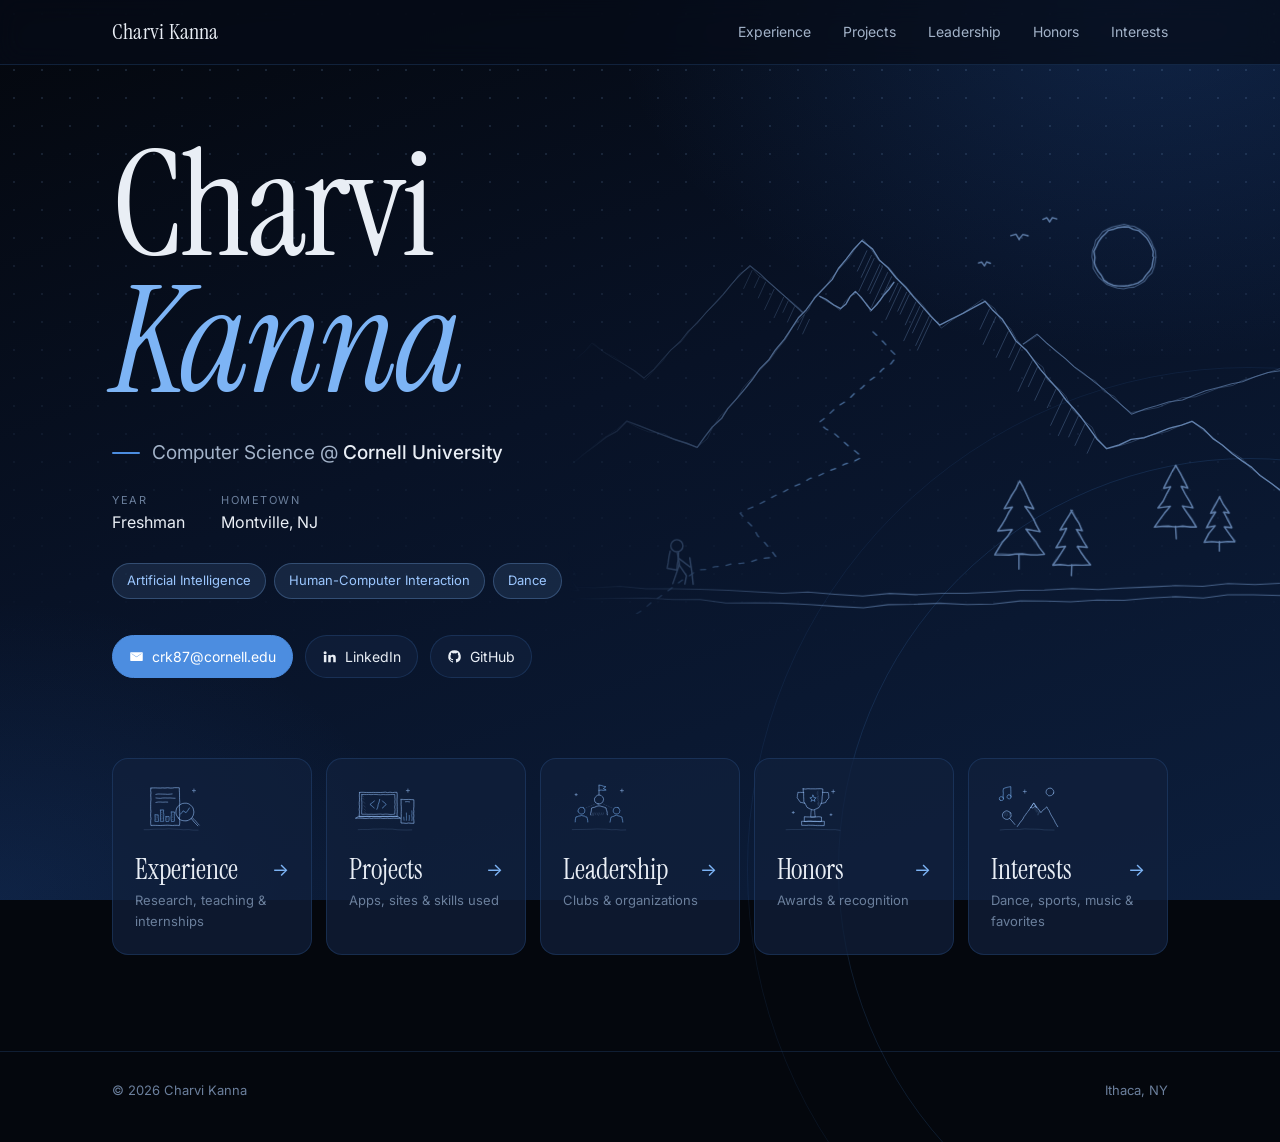
==== commit 74d16ad7: "Link GMU research paper from Experience Co-Authored-By: Claude Opus 5.5 <noreply@anthropic.com>" ====
--- a/index.html
+++ b/index.html
@@ -10,7 +10,7 @@
   <link rel="preconnect" href="https://fonts.googleapis.com">
   <link rel="preconnect" href="https://fonts.gstatic.com" crossorigin>
   <link href="https://fonts.googleapis.com/css2?family=Instrument+Serif:ital@0;1&family=Inter:wght@400;500;600&display=swap" rel="stylesheet">
-  <link rel="stylesheet" href="styles.css?v=10">
+  <link rel="stylesheet" href="styles.css?v=11">
 </head>
 <body>
 
@@ -202,6 +202,6 @@
     </div>
   </footer>
 
-  <script src="main.js?v=10"></script>
+  <script src="main.js?v=11"></script>
 </body>
 </html>
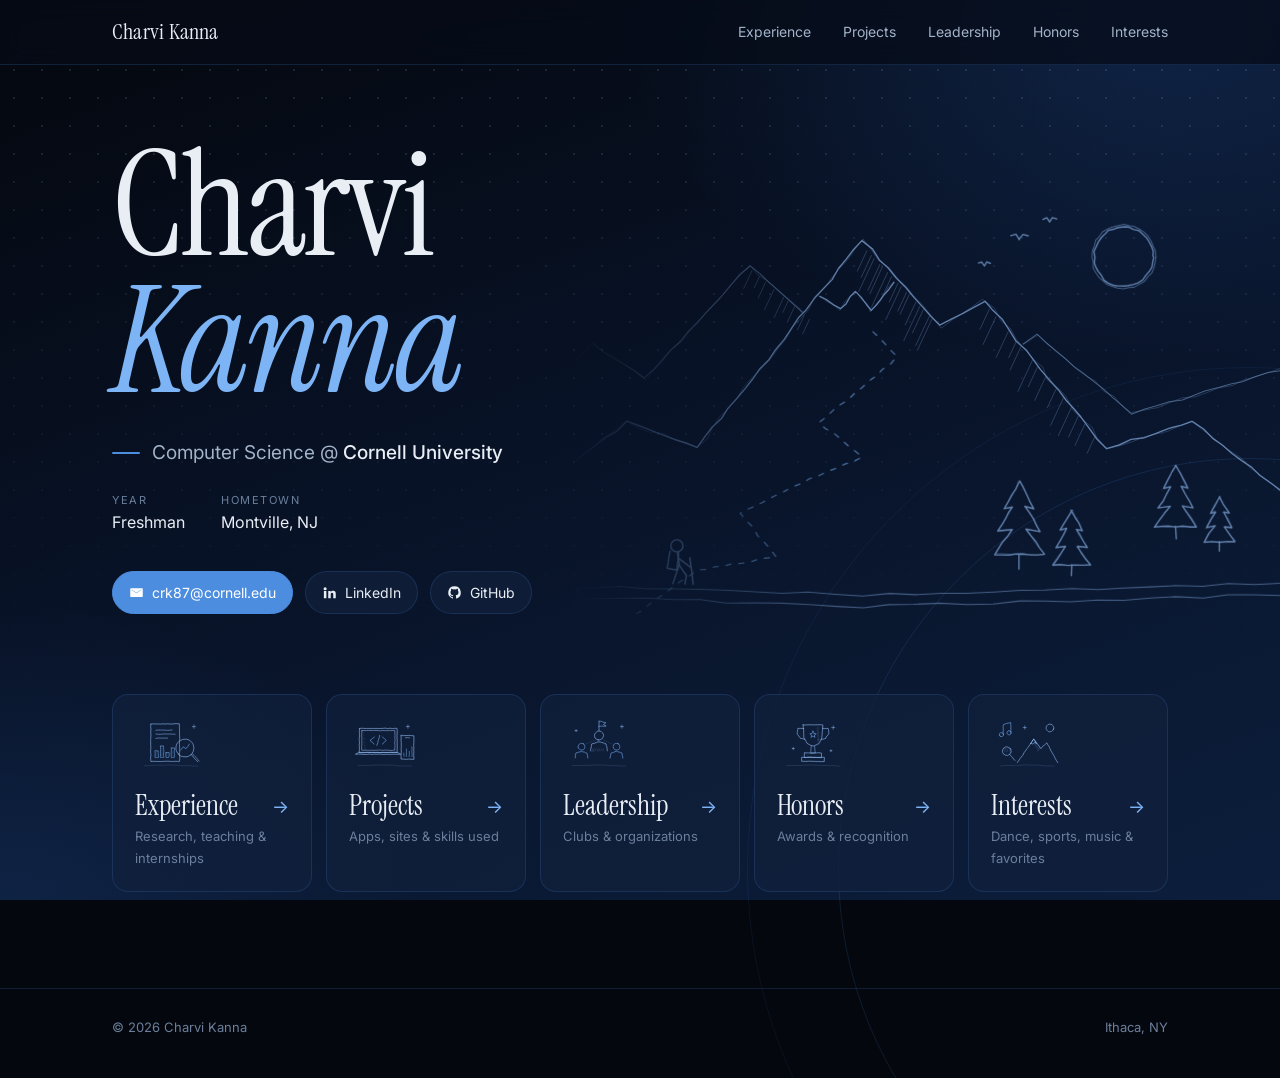
==== commit 25dc649f: "Remove home interest tags and leadership growth stat Co-Authored-By: Claude Opus 5.5 <noreply@anthro" ====
--- a/index.html
+++ b/index.html
@@ -147,11 +147,6 @@
               <div><dt>Year</dt><dd>Freshman</dd></div>
               <div><dt>Hometown</dt><dd>Montville, NJ</dd></div>
             </dl>
-            <ul class="interests reveal" aria-label="Academic interests">
-              <li>Artificial Intelligence</li>
-              <li>Human-Computer Interaction</li>
-              <li>Dance</li>
-            </ul>
             <div class="socials reveal">
               <a class="pill primary" href="mailto:crk87@cornell.edu">
                 <svg viewBox="0 0 24 24" aria-hidden="true"><path d="M3 5h18a1 1 0 0 1 1 1v12a1 1 0 0 1-1 1H3a1 1 0 0 1-1-1V6a1 1 0 0 1 1-1zm9 7.2L4.4 7H4v.6l8 5.5 8-5.5V7h-.4L12 12.2z"/></svg>
